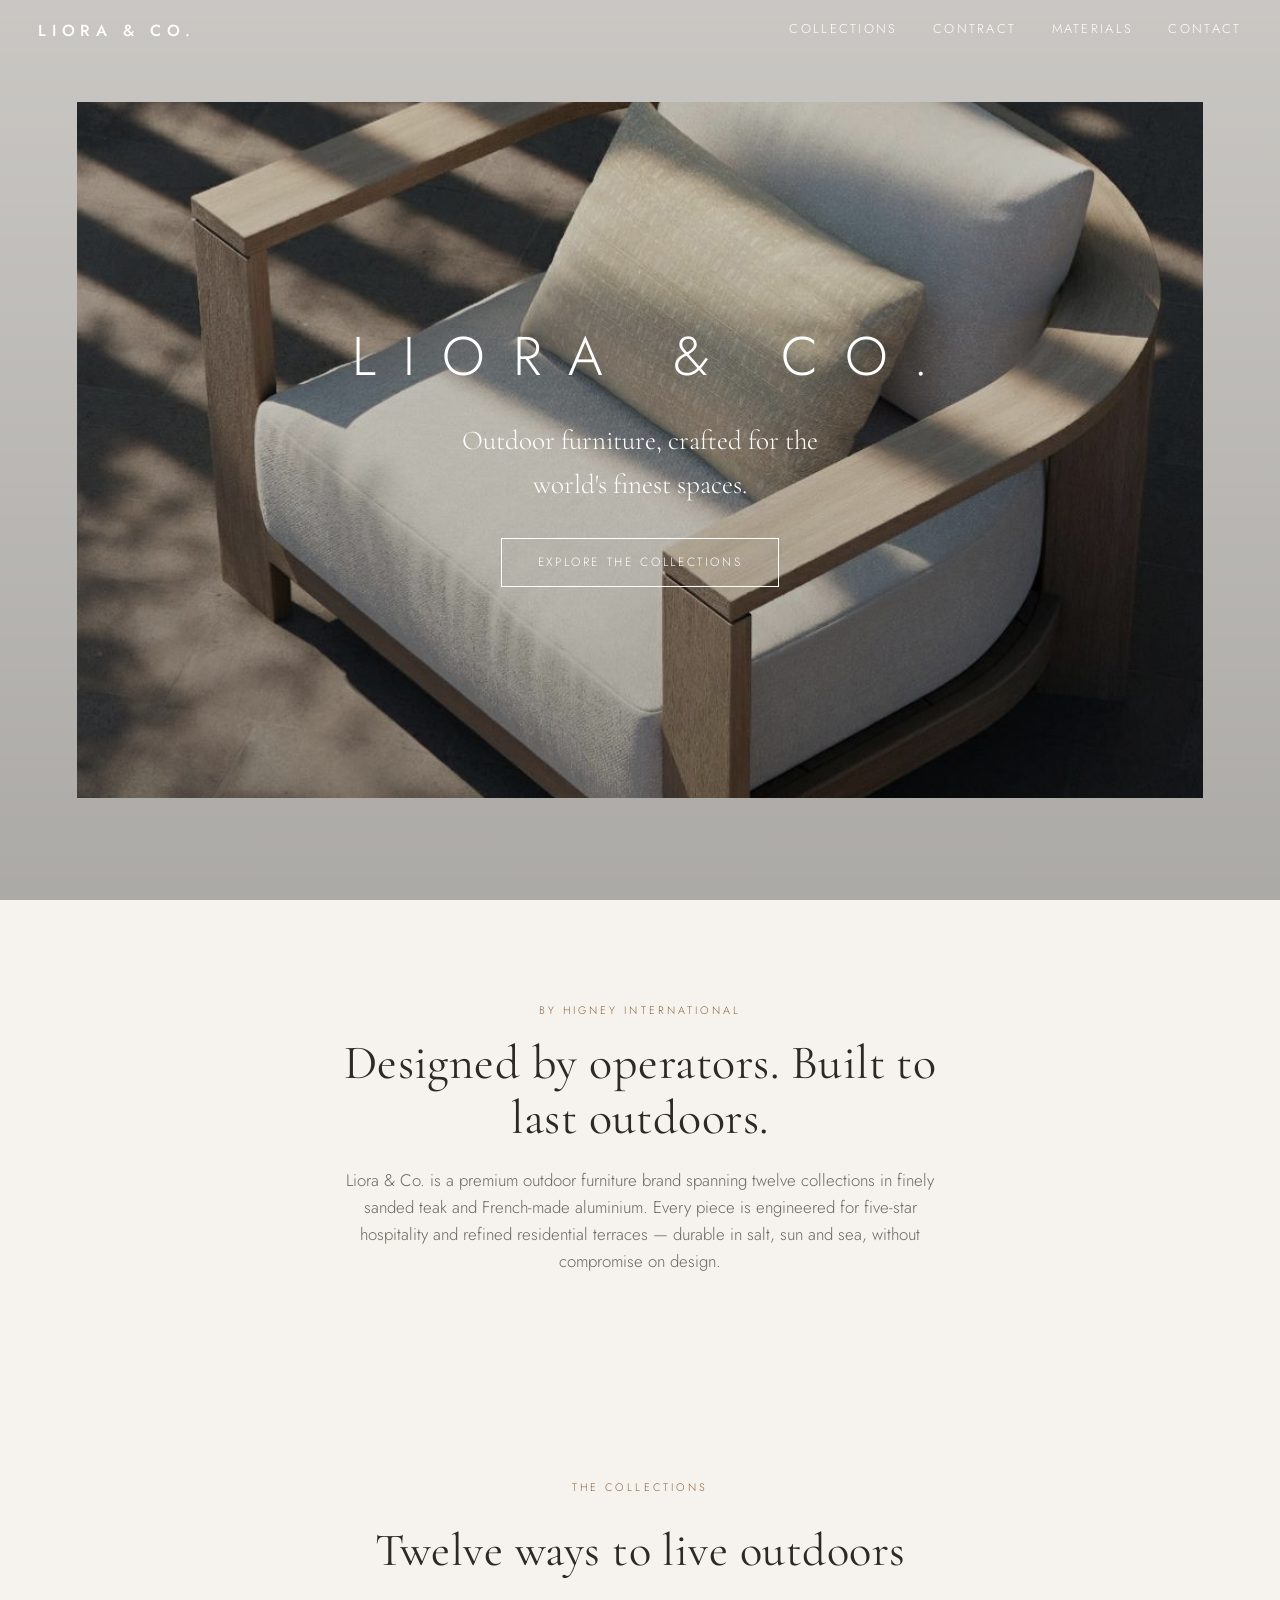
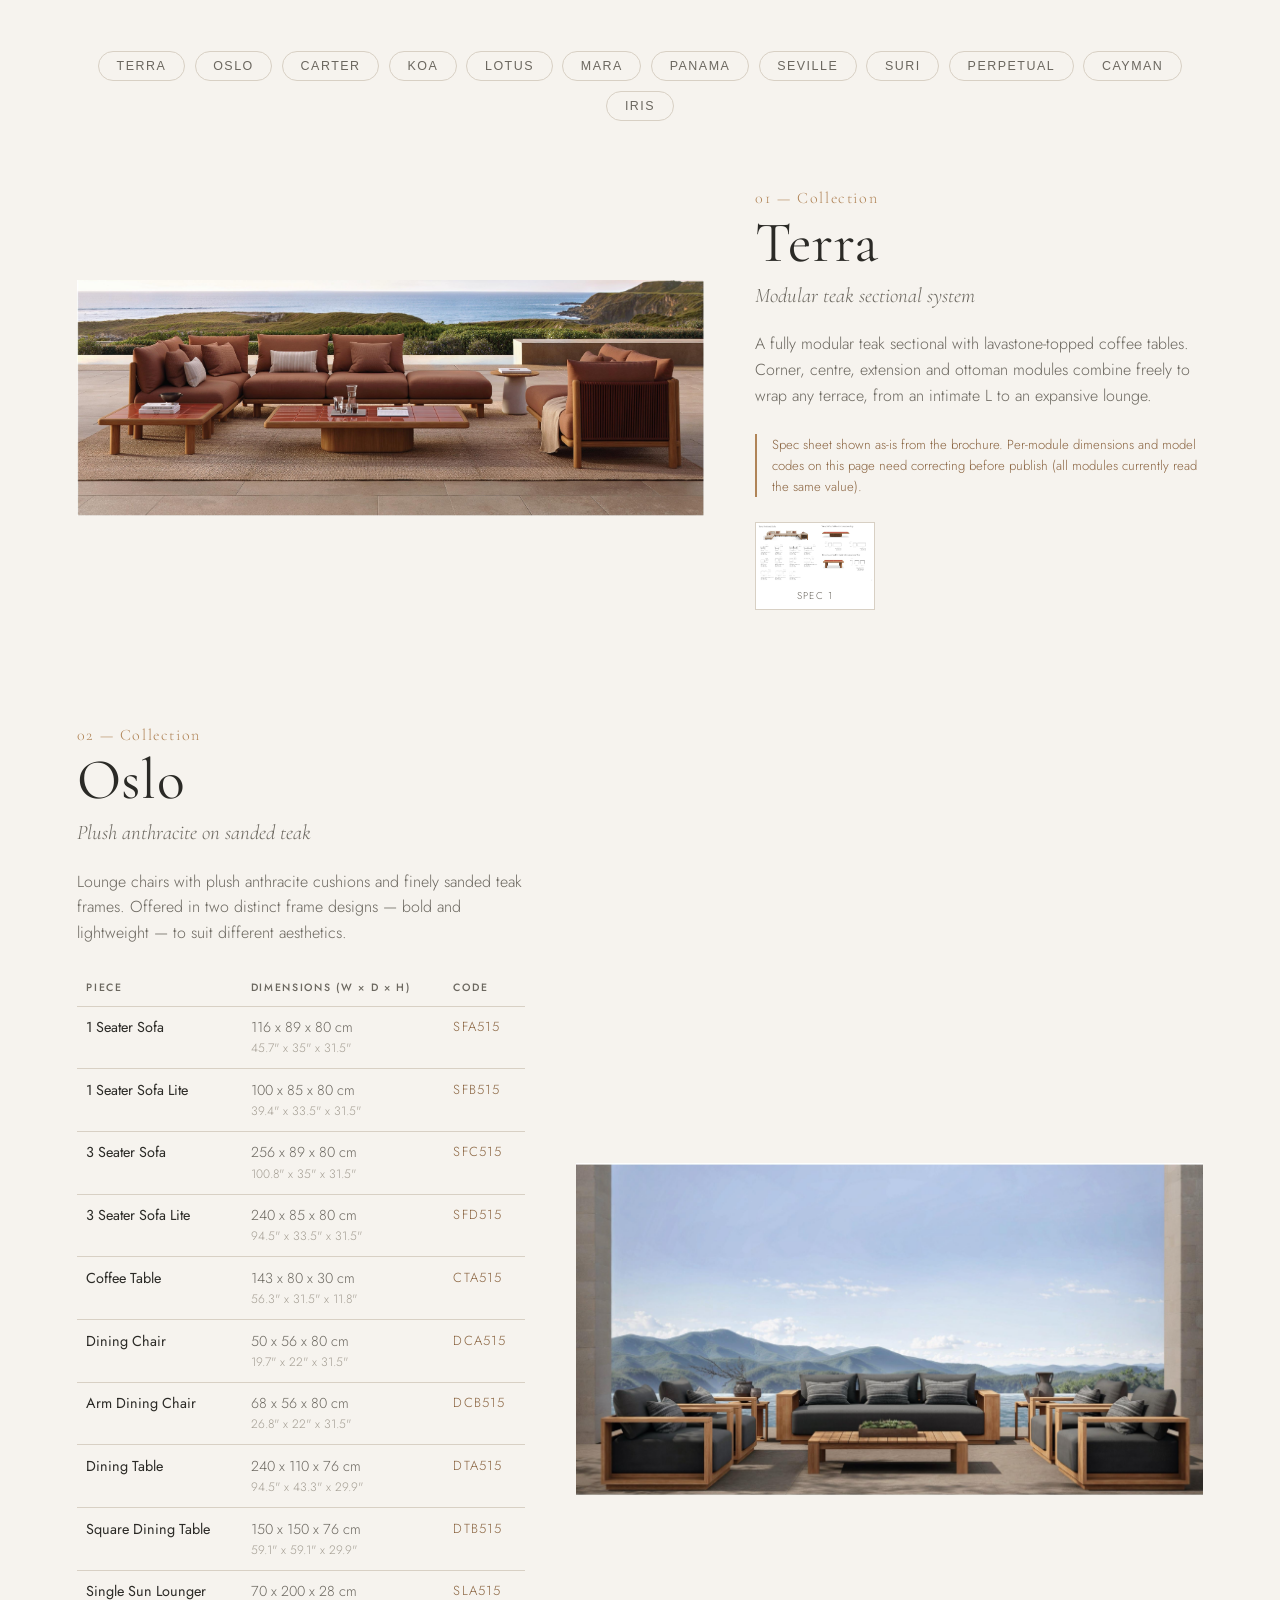
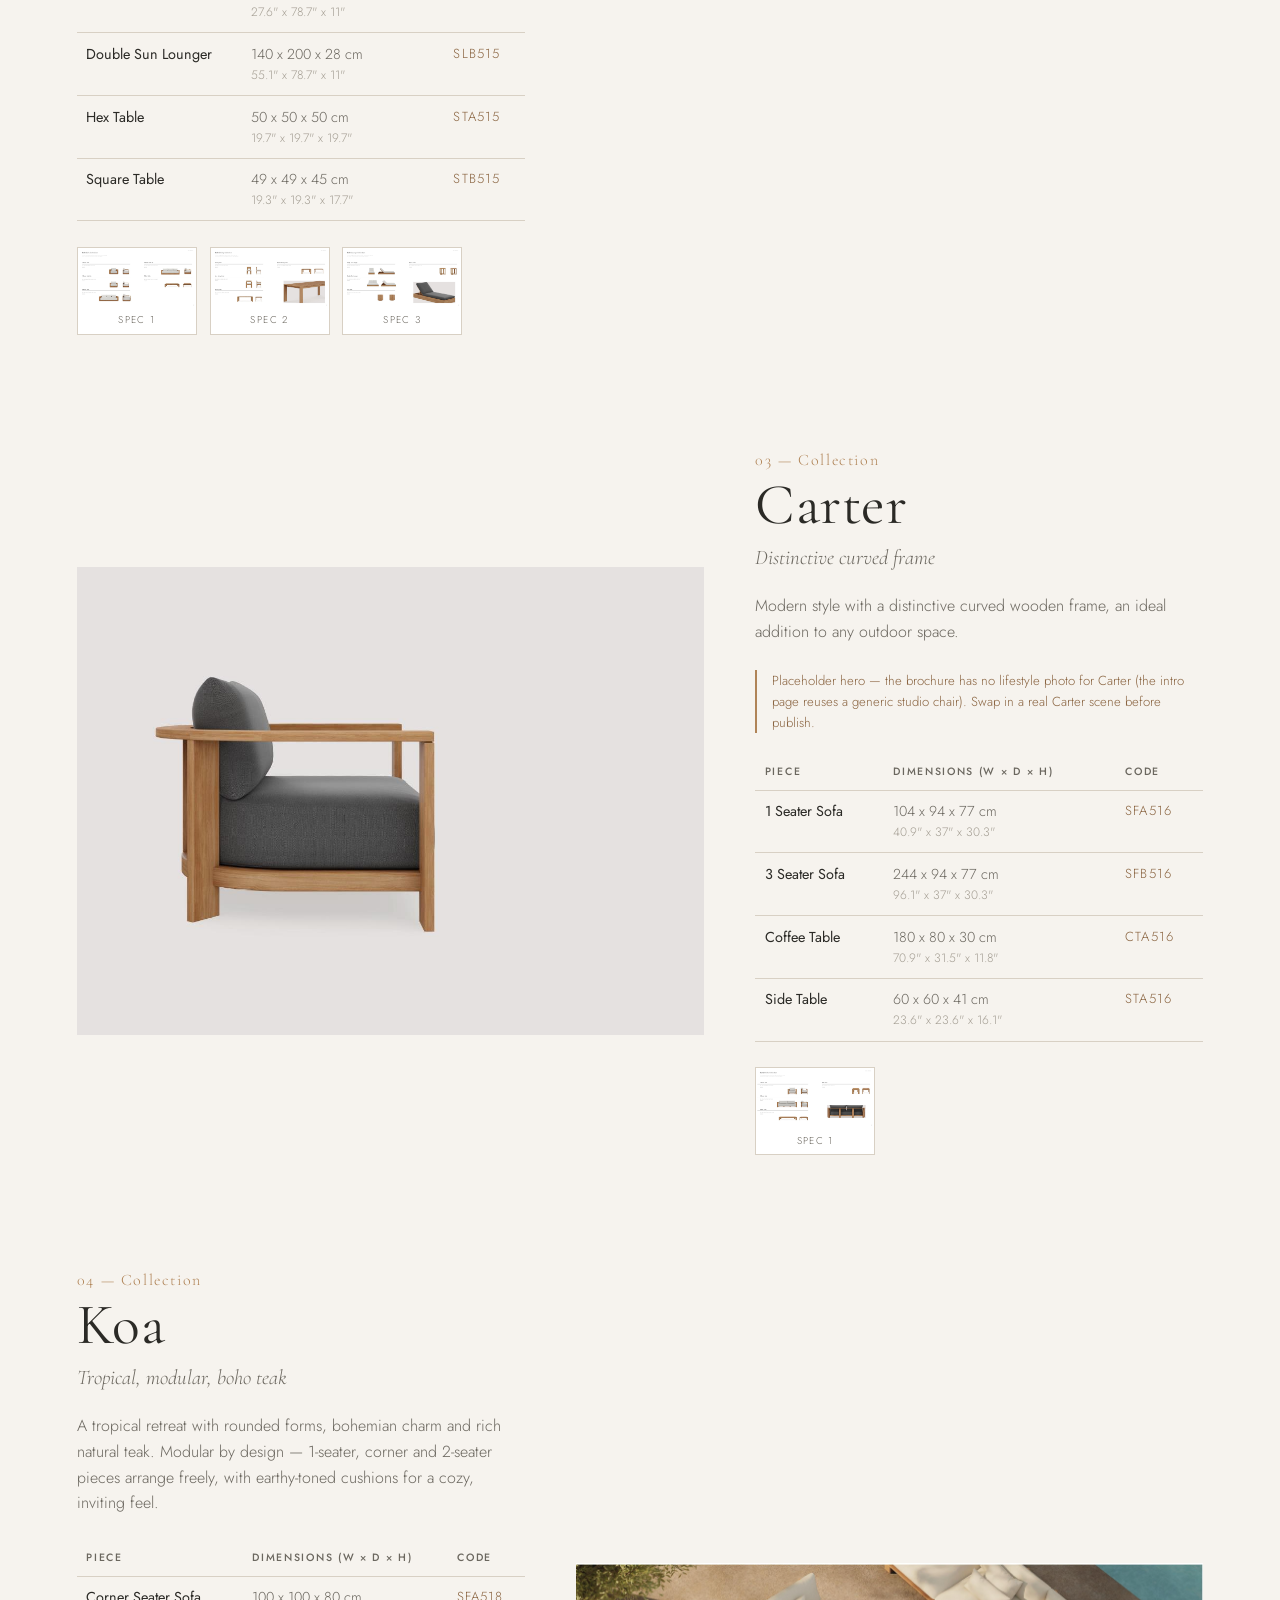
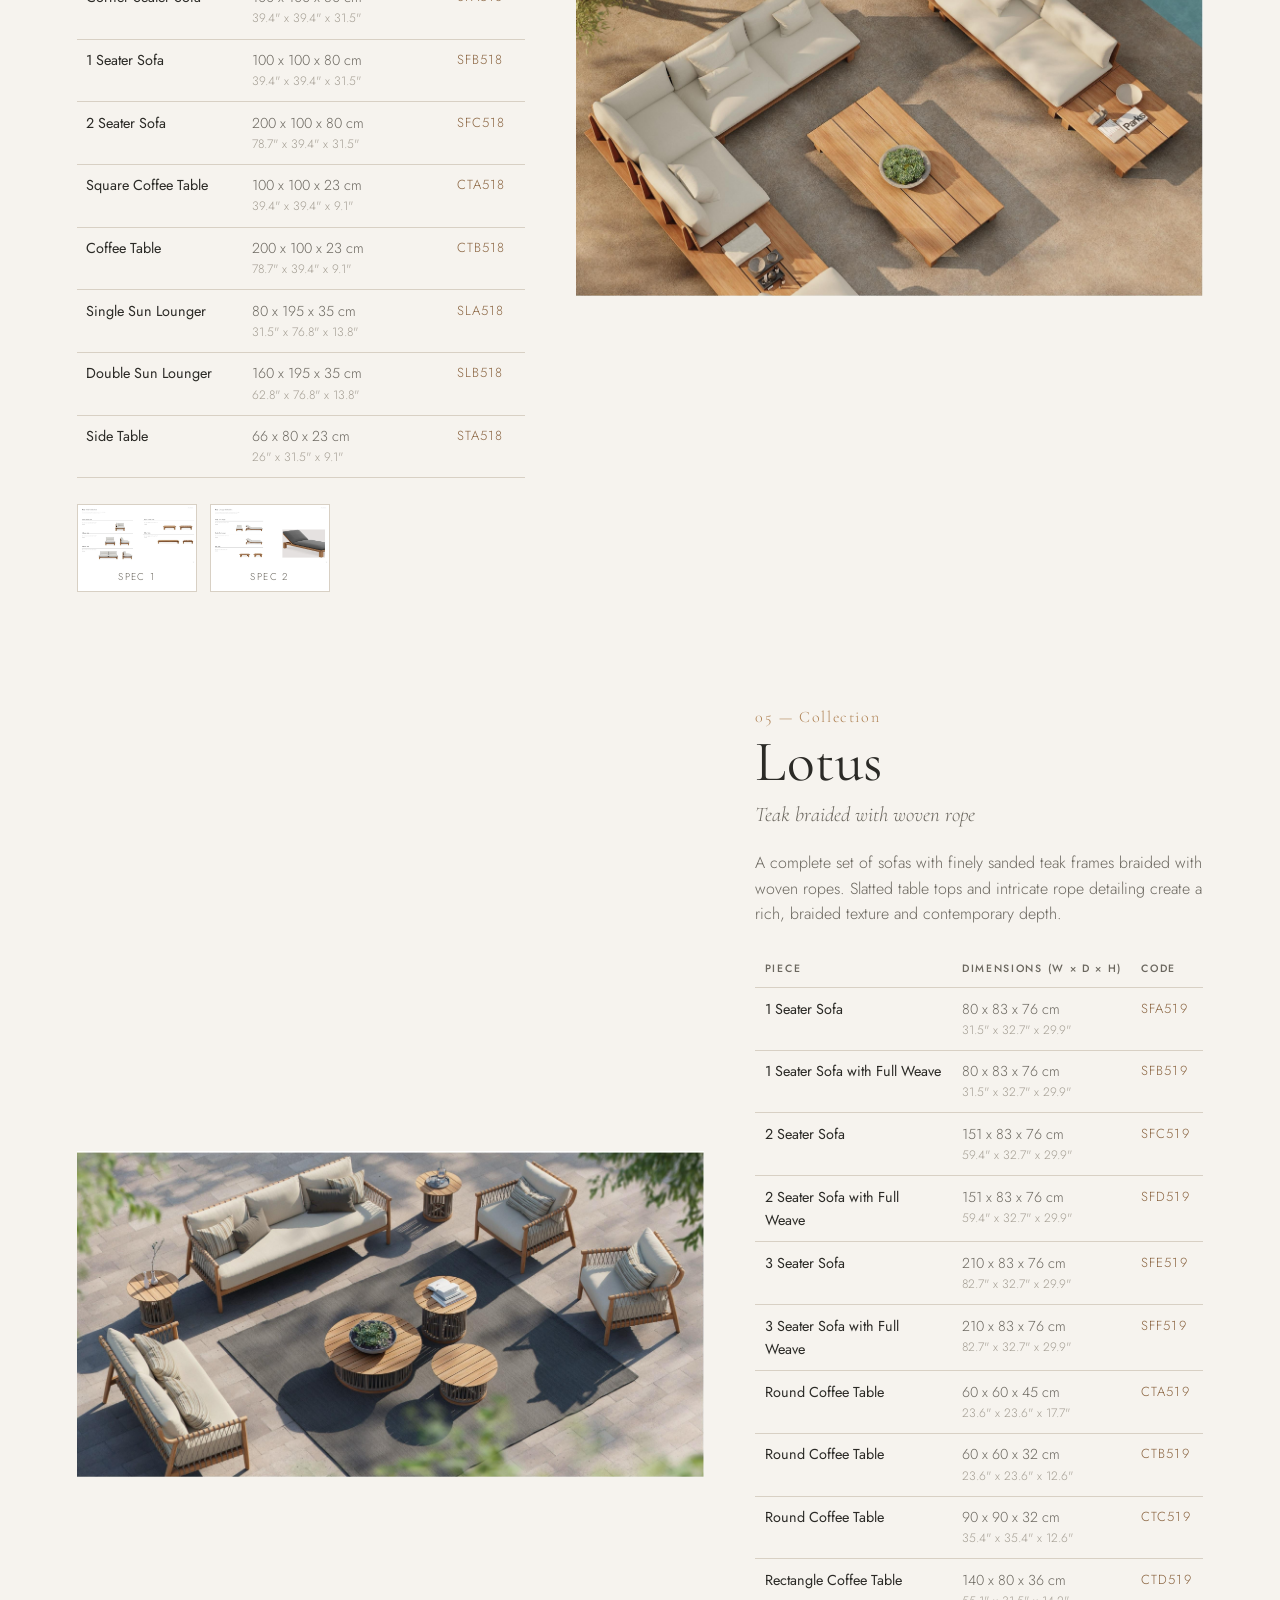
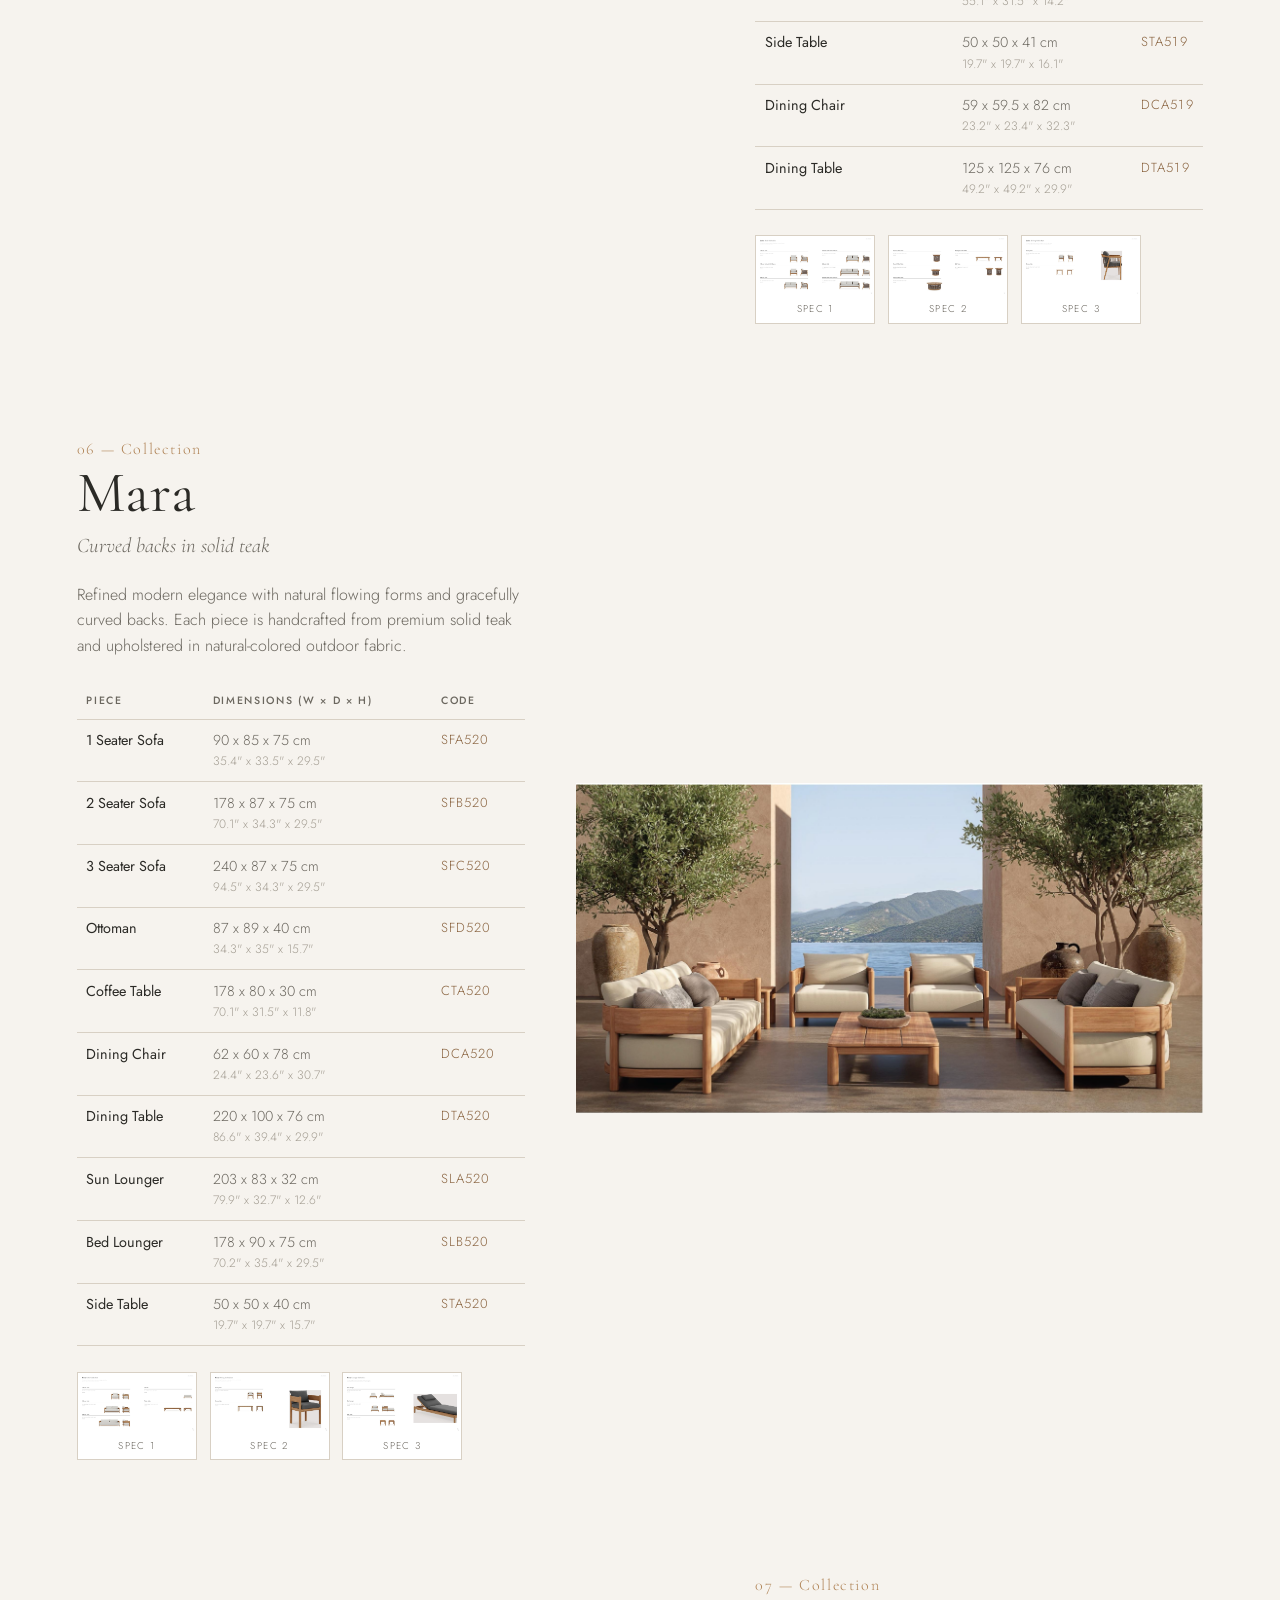
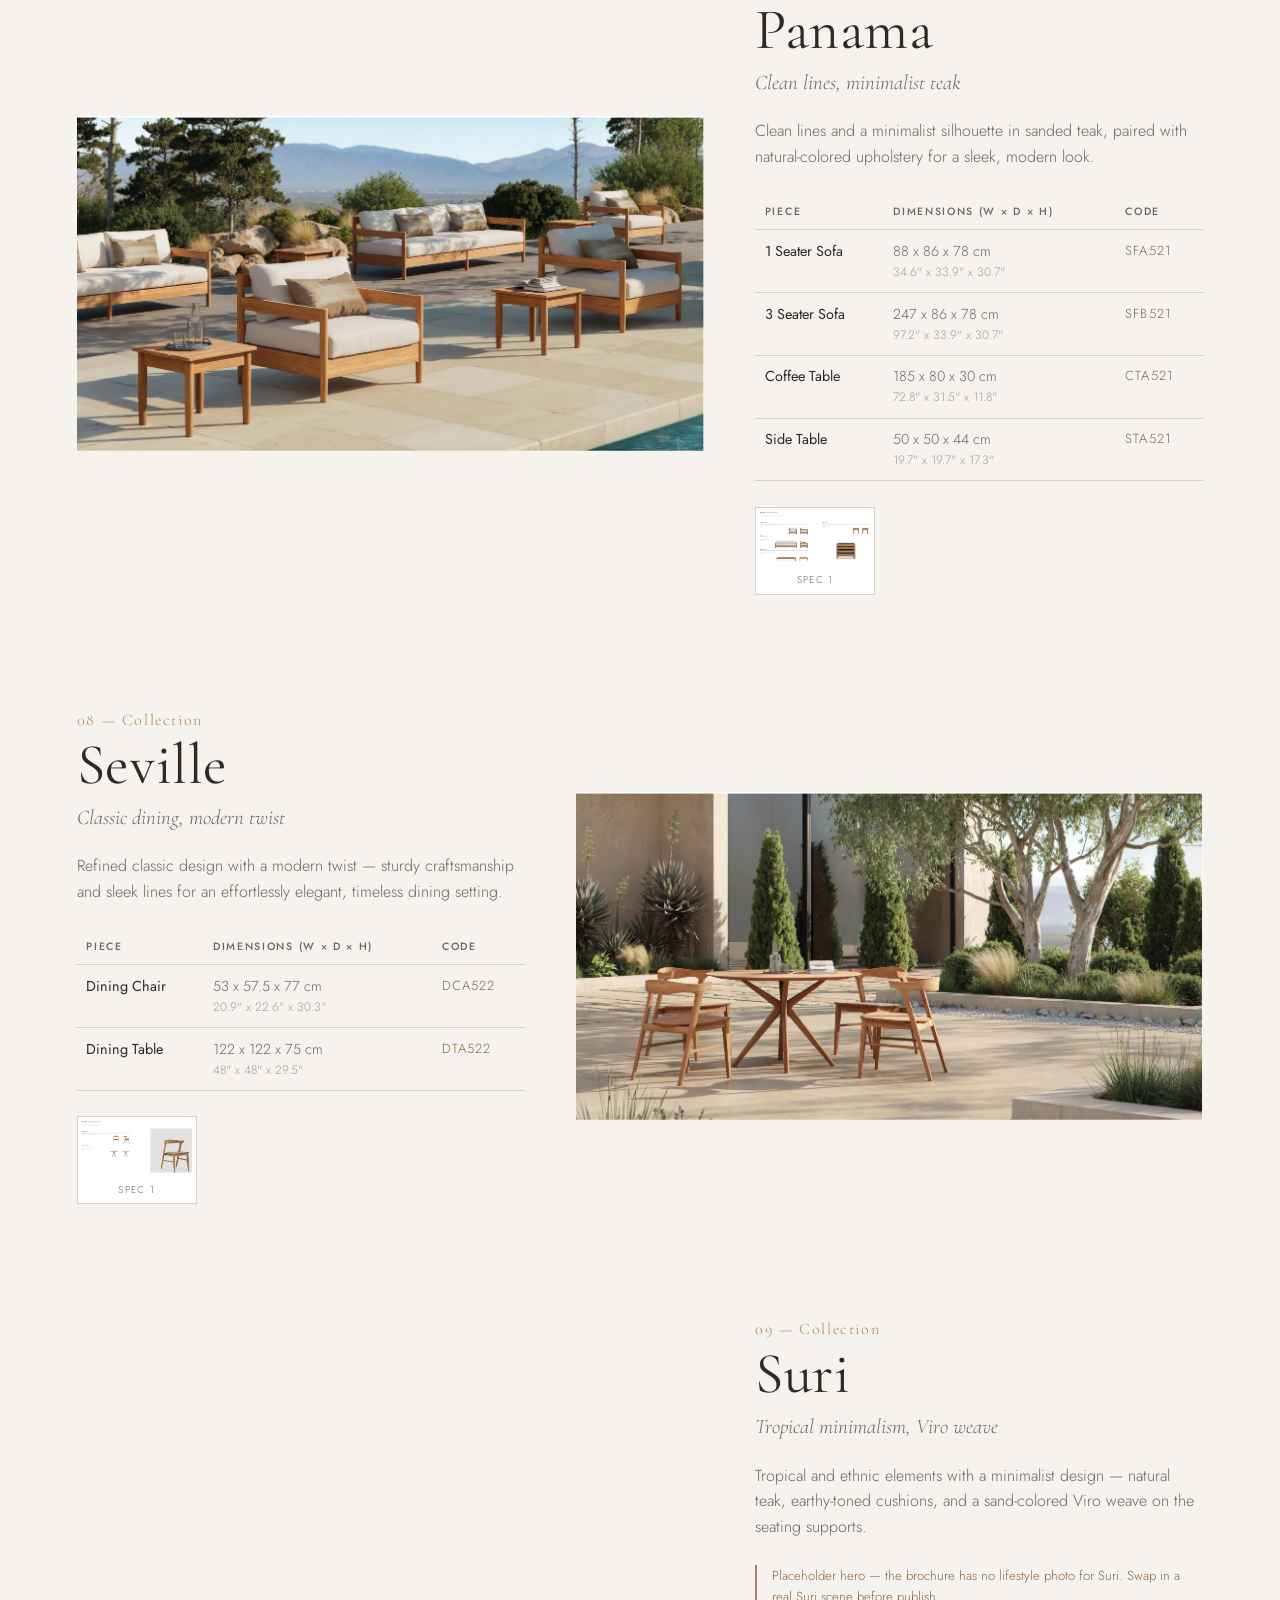
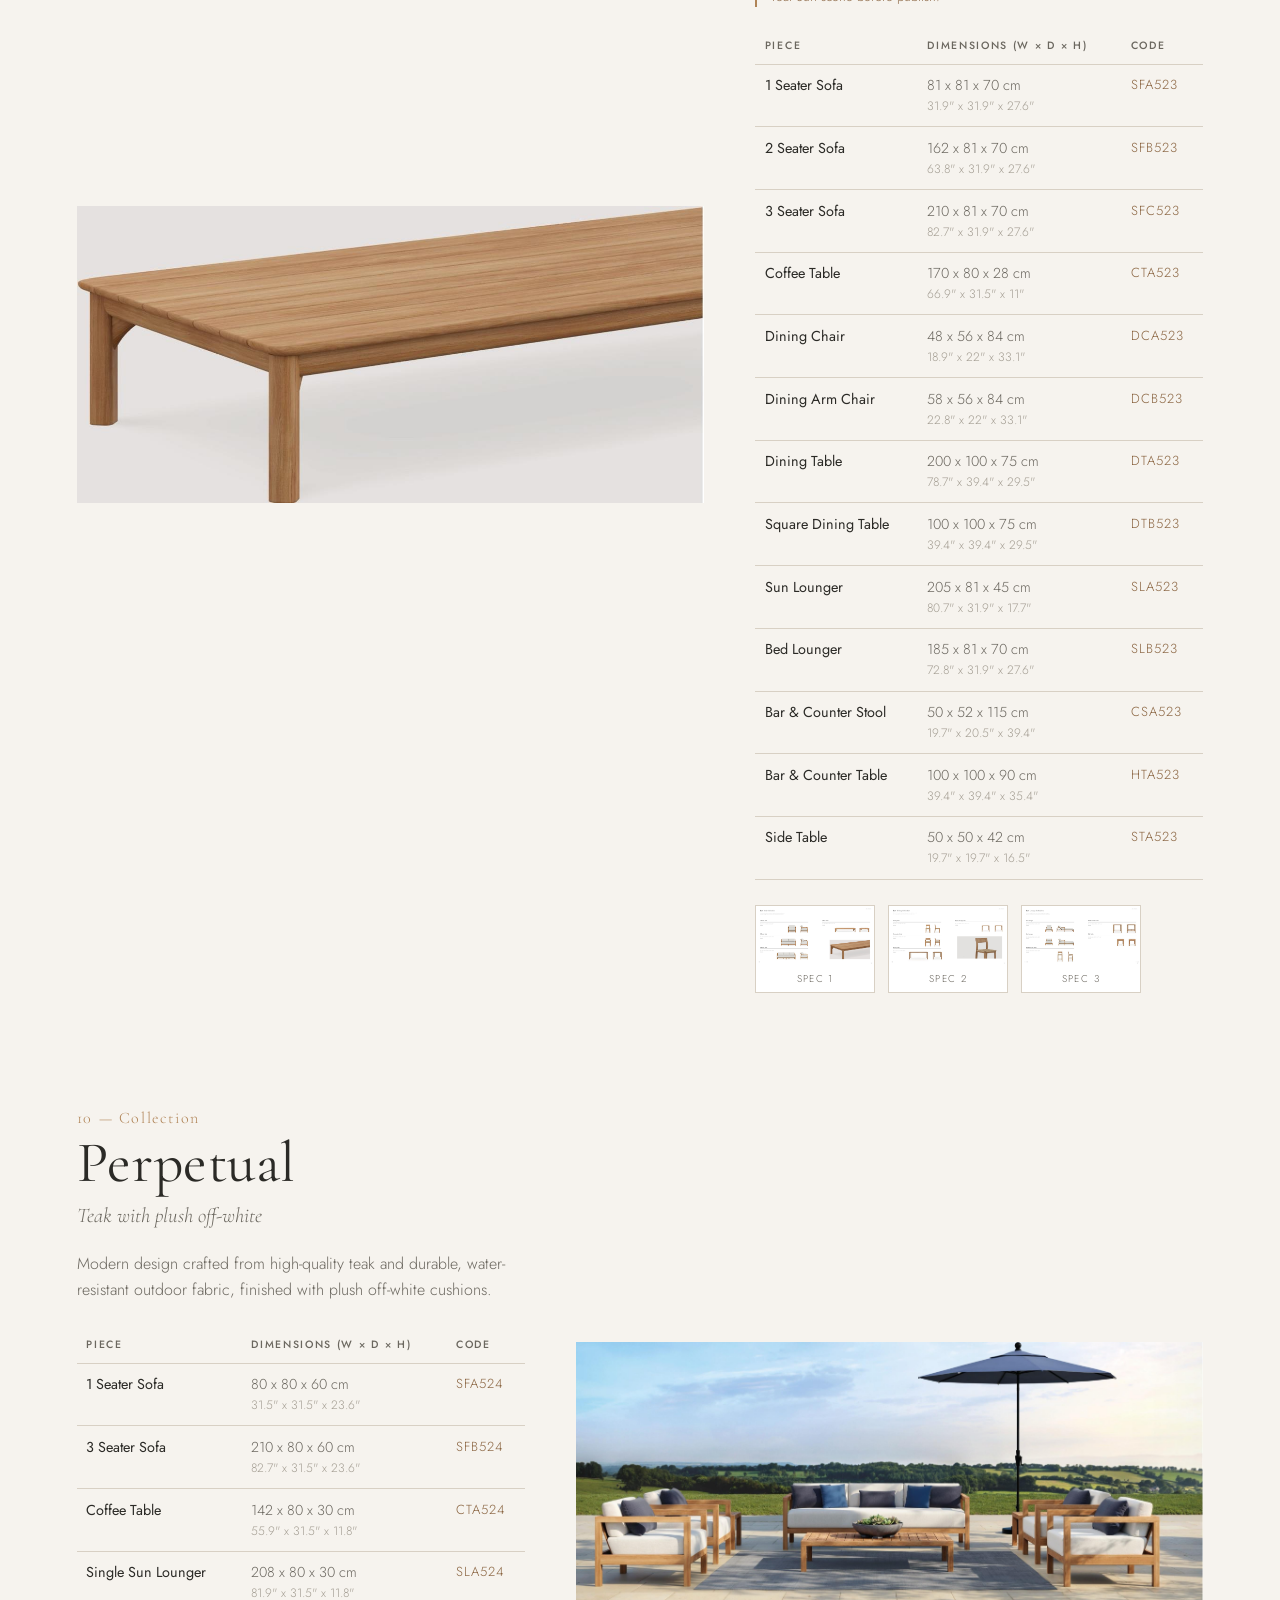
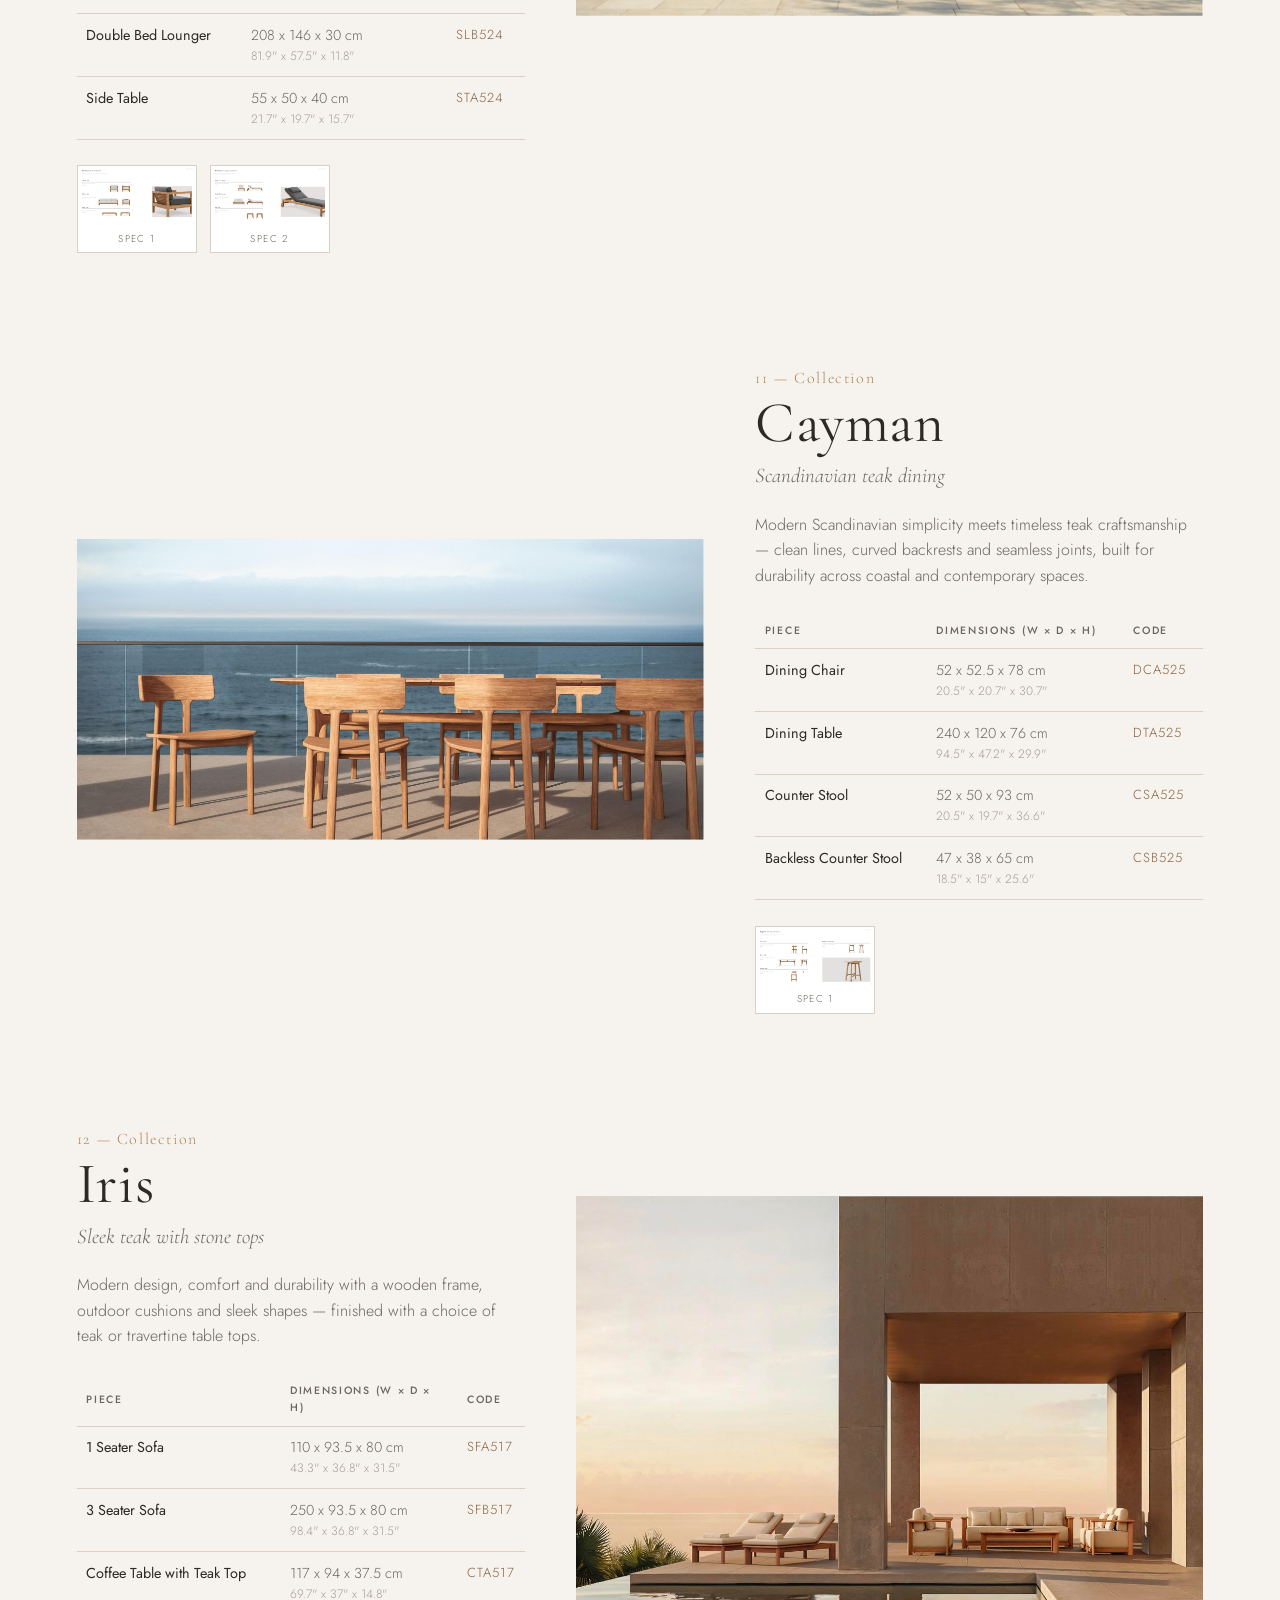
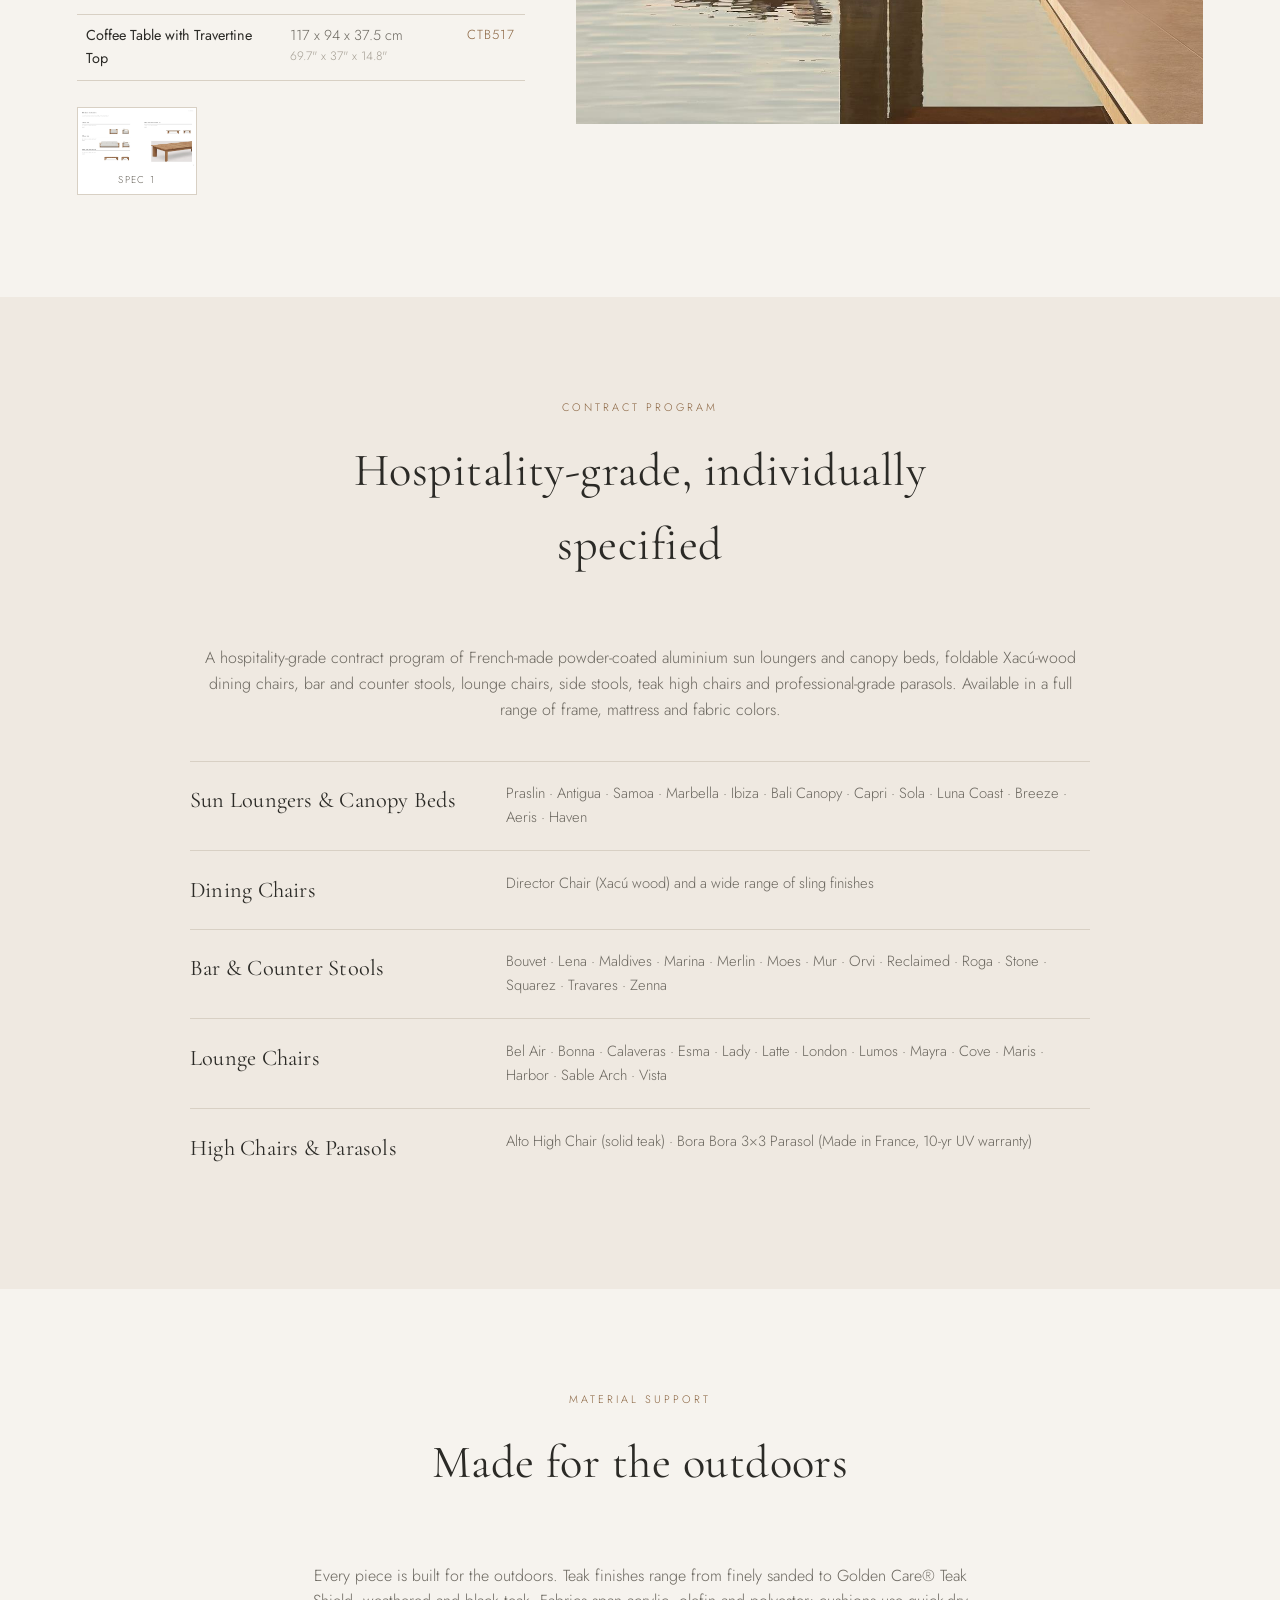
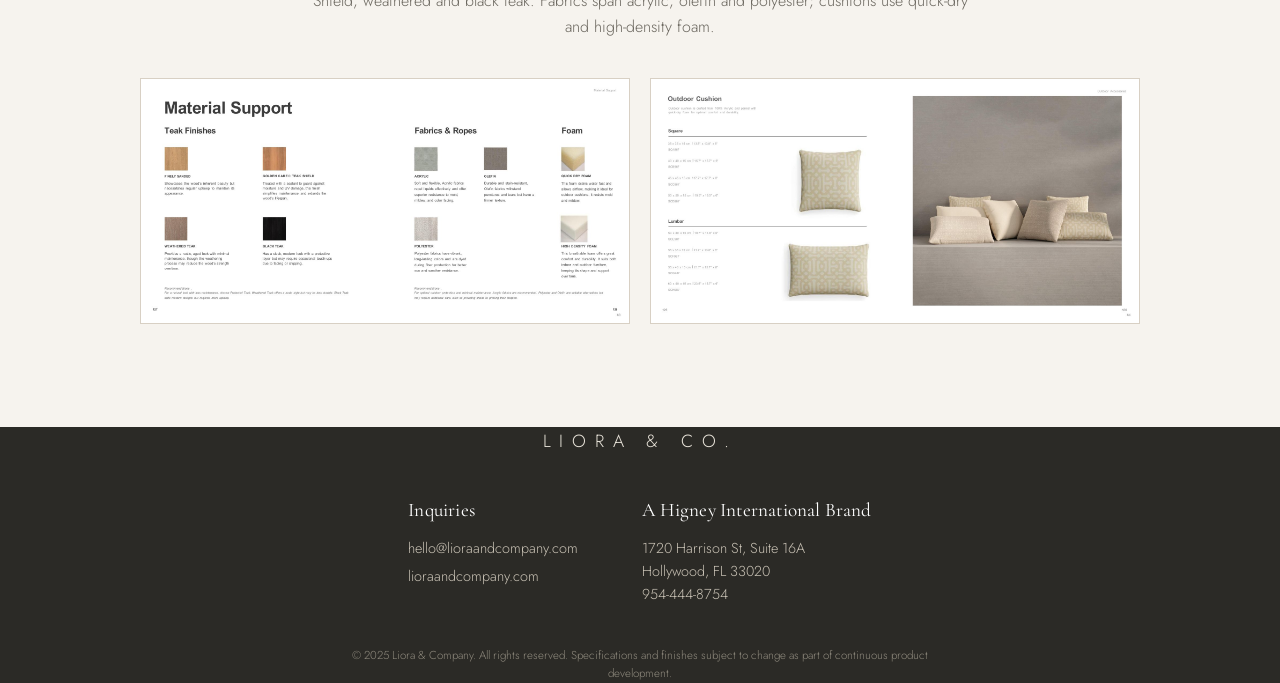
==== index.html @ 7654ebcc "Robust lightbox: class-based toggle, default hidden via CSS Co-Authored-By: Claude Opus 4.7 <noreply" ====
<!DOCTYPE html>
<html lang="en">
<head>
  <meta charset="UTF-8" />
  <meta name="viewport" content="width=device-width, initial-scale=1.0" />
  <title>Liora &amp; Co. — Outdoor Furniture Collections</title>
  <meta name="description" content="Liora & Co. crafts premium teak and aluminium outdoor furniture for five-star hospitality and residential spaces. Explore the collections." />
  <link rel="preconnect" href="https://fonts.googleapis.com" />
  <link rel="preconnect" href="https://fonts.gstatic.com" crossorigin />
  <link href="https://fonts.googleapis.com/css2?family=Cormorant+Garamond:wght@300;400;500;600&family=Jost:wght@300;400;500&display=swap" rel="stylesheet" />
  <link rel="stylesheet" href="style.css" />
</head>
<body>
  <header class="nav" id="nav">
    <a href="#top" class="wordmark">LIORA &amp; CO.</a>
    <button class="nav-toggle" aria-label="Menu" id="navToggle">☰</button>
    <nav class="nav-links" id="navLinks">
      <a href="#collections">Collections</a>
      <a href="#contract">Contract</a>
      <a href="#materials">Materials</a>
      <a href="#contact">Contact</a>
    </nav>
  </header>

  <section class="hero" id="top">
    <img class="hero-img" src="img/heroes/cover.jpg" alt="Liora & Co. outdoor lounge chair" />
    <div class="hero-overlay">
      <h1 class="hero-wordmark">LIORA &amp; CO.</h1>
      <p class="hero-tag">Outdoor furniture, crafted for the world's finest spaces.</p>
      <a href="#collections" class="btn">Explore the Collections</a>
    </div>
  </section>

  <section class="intro">
    <p class="eyebrow">By Higney International</p>
    <h2>Designed by operators. Built to last outdoors.</h2>
    <p class="intro-body">
      Liora &amp; Co. is a premium outdoor furniture brand spanning twelve collections
      in finely sanded teak and French-made aluminium. Every piece is engineered for
      five-star hospitality and refined residential terraces — durable in salt, sun and
      sea, without compromise on design.
    </p>
  </section>

  <section class="collections" id="collections">
    <div class="section-head">
      <p class="eyebrow">The Collections</p>
      <h2>Twelve ways to live outdoors</h2>
    </div>
    <div class="collection-index" id="collectionIndex"></div>
    <div id="collectionList"></div>
  </section>

  <section class="contract" id="contract">
    <div class="section-head">
      <p class="eyebrow">Contract Program</p>
      <h2>Hospitality-grade, individually specified</h2>
    </div>
    <div id="contractBlock" class="contract-block"></div>
  </section>

  <section class="materials" id="materials">
    <div class="section-head">
      <p class="eyebrow">Material Support</p>
      <h2>Made for the outdoors</h2>
    </div>
    <div id="materialsBlock" class="materials-block"></div>
  </section>

  <footer class="footer" id="contact">
    <div class="footer-mark">LIORA &amp; CO.</div>
    <div class="footer-cols">
      <div>
        <h4>Inquiries</h4>
        <a href="mailto:hello@lioraandcompany.com">hello@lioraandcompany.com</a>
        <a href="https://www.lioraandcompany.com" target="_blank" rel="noopener">lioraandcompany.com</a>
      </div>
      <div>
        <h4>A Higney International Brand</h4>
        <p>1720 Harrison St, Suite 16A<br />Hollywood, FL 33020<br />954-444-8754</p>
      </div>
    </div>
    <p class="footer-fine">© 2025 Liora &amp; Company. All rights reserved. Specifications and finishes subject to change as part of continuous product development.</p>
  </footer>

  <div class="lightbox" id="lightbox">
    <button class="lightbox-close" id="lightboxClose" aria-label="Close">×</button>
    <img id="lightboxImg" src="" alt="Specification sheet" />
  </div>

  <script src="data.js"></script>
  <script src="app.js"></script>
</body>
</html>
---- style.css ----
:root {
  --bg: #f6f3ee;
  --bg-alt: #efe9e1;
  --ink: #2b2a26;
  --ink-soft: #6b675f;
  --line: #d8d0c4;
  --teak: #b08457;
  --teak-dark: #8a6440;
  --serif: "Cormorant Garamond", Georgia, serif;
  --sans: "Jost", "Helvetica Neue", Arial, sans-serif;
}

* { box-sizing: border-box; margin: 0; padding: 0; }

html { scroll-behavior: smooth; }

body {
  background: var(--bg);
  color: var(--ink);
  font-family: var(--sans);
  font-weight: 300;
  line-height: 1.6;
  -webkit-font-smoothing: antialiased;
}

h1, h2, h3, h4 { font-family: var(--serif); font-weight: 400; letter-spacing: .01em; }

.eyebrow {
  font-family: var(--sans);
  text-transform: uppercase;
  letter-spacing: .28em;
  font-size: .68rem;
  color: var(--teak-dark);
  margin-bottom: 1rem;
}

a { color: inherit; text-decoration: none; }

/* ---------- Nav ---------- */
.nav {
  position: fixed; top: 0; left: 0; right: 0; z-index: 50;
  display: flex; align-items: center; justify-content: space-between;
  padding: 1.1rem 2.4rem;
  transition: background .4s ease, box-shadow .4s ease, color .4s ease;
  color: #fff;
}
.nav.scrolled {
  background: rgba(246,243,238,.96);
  color: var(--ink);
  box-shadow: 0 1px 0 var(--line);
  backdrop-filter: blur(8px);
}
.wordmark { font-family: var(--sans); font-weight: 500; letter-spacing: .35em; font-size: 1rem; }
.nav-links { display: flex; gap: 2.2rem; }
.nav-links a {
  font-size: .8rem; letter-spacing: .18em; text-transform: uppercase;
  position: relative; padding-bottom: 3px;
}
.nav-links a::after {
  content: ""; position: absolute; left: 0; bottom: 0; width: 0; height: 1px;
  background: currentColor; transition: width .3s ease;
}
.nav-links a:hover::after { width: 100%; }
.nav-toggle { display: none; background: none; border: 0; color: inherit; font-size: 1.4rem; cursor: pointer; }

/* ---------- Hero ---------- */
.hero { position: relative; height: 100vh; min-height: 560px; overflow: hidden; }
.hero-img { width: 100%; height: 100%; object-fit: cover; object-position: center; display: block; }
.hero-overlay {
  position: absolute; inset: 0;
  display: flex; flex-direction: column; align-items: center; justify-content: center;
  text-align: center; color: #fff; padding: 1.5rem;
  background: linear-gradient(180deg, rgba(0,0,0,.18), rgba(0,0,0,.30));
}
.hero-wordmark { font-family: var(--sans); font-weight: 300; letter-spacing: .5em; font-size: clamp(1.6rem, 5vw, 3.4rem); margin-left: .5em; }
.hero-tag { font-family: var(--serif); font-size: clamp(1.1rem, 2.6vw, 1.7rem); font-weight: 300; margin: 1.2rem 0 2rem; max-width: 30ch; }

.btn {
  display: inline-block; border: 1px solid currentColor;
  padding: .85rem 2.2rem; font-size: .75rem; letter-spacing: .22em; text-transform: uppercase;
  transition: background .3s ease, color .3s ease;
}
.btn:hover { background: #fff; color: var(--ink); }

/* ---------- Sections ---------- */
section { padding: clamp(3.5rem, 8vw, 7rem) clamp(1.4rem, 6vw, 6rem); }
.section-head { text-align: center; max-width: 720px; margin: 0 auto clamp(2.5rem,5vw,4rem); }
.section-head h2 { font-size: clamp(1.8rem, 4vw, 2.9rem); }

.intro { text-align: center; max-width: 760px; margin: 0 auto; }
.intro h2 { font-size: clamp(1.9rem, 4vw, 3rem); margin-bottom: 1.3rem; line-height: 1.15; }
.intro-body { color: var(--ink-soft); font-size: 1.05rem; }

/* ---------- Collection index chips ---------- */
.collection-index { display: flex; flex-wrap: wrap; gap: .6rem; justify-content: center; margin-bottom: clamp(2.5rem,5vw,4.5rem); }
.chip {
  border: 1px solid var(--line); border-radius: 100px;
  padding: .45rem 1.1rem; font-size: .78rem; letter-spacing: .12em; text-transform: uppercase;
  color: var(--ink-soft); cursor: pointer; transition: all .25s ease; background: transparent;
}
.chip:hover { border-color: var(--teak); color: var(--teak-dark); }

/* ---------- Collection blocks ---------- */
.collection { margin-bottom: clamp(4rem, 9vw, 7rem); scroll-margin-top: 90px; }
.collection:last-child { margin-bottom: 0; }
.collection-hero {
  display: grid; grid-template-columns: 1.4fr 1fr; gap: clamp(1.5rem,4vw,3.5rem); align-items: center;
}
.collection:nth-child(even) .collection-hero { grid-template-columns: 1fr 1.4fr; }
.collection:nth-child(even) .collection-figure { order: 2; }
.collection-figure { overflow: hidden; }
.collection-figure img { width: 100%; height: 100%; max-height: 70vh; object-fit: cover; display: block; transition: transform 1.2s ease; }
.collection-figure:hover img { transform: scale(1.04); }
.collection-copy .num { font-family: var(--serif); font-size: 1rem; color: var(--teak); letter-spacing: .1em; }
.collection-copy h3 { font-size: clamp(2.2rem, 5vw, 3.6rem); line-height: 1; margin: .2rem 0 .4rem; }
.collection-copy .tagline { font-family: var(--serif); font-style: italic; font-size: 1.3rem; color: var(--ink-soft); margin-bottom: 1.2rem; }
.collection-copy p.desc { color: var(--ink-soft); margin-bottom: 1.6rem; }
.collection-note { font-size: .82rem; color: var(--teak-dark); border-left: 2px solid var(--teak); padding-left: .9rem; margin-bottom: 1.4rem; }

/* products table */
.product-table { width: 100%; border-collapse: collapse; margin-top: .5rem; }
.product-table th { text-align: left; font-family: var(--sans); font-weight: 500; font-size: .66rem; letter-spacing: .16em; text-transform: uppercase; color: var(--ink-soft); padding: .55rem .6rem; border-bottom: 1px solid var(--line); }
.product-table td { padding: .6rem .6rem; border-bottom: 1px solid var(--line); font-size: .9rem; vertical-align: top; }
.product-table td.name { font-weight: 400; }
.product-table td.dim { color: var(--ink-soft); white-space: nowrap; }
.product-table td.code { font-family: var(--sans); letter-spacing: .08em; color: var(--teak-dark); font-size: .82rem; white-space: nowrap; }
.dim-in { display: block; font-size: .76rem; color: #a39d92; }

.spec-links { display: flex; flex-wrap: wrap; gap: .8rem; margin-top: 1.6rem; }
.spec-thumb { width: 120px; border: 1px solid var(--line); cursor: pointer; transition: border-color .25s ease; background: #fff; }
.spec-thumb img { width: 100%; display: block; }
.spec-thumb:hover { border-color: var(--teak); }
.spec-cap { font-size: .62rem; letter-spacing: .14em; text-transform: uppercase; color: var(--ink-soft); padding: .35rem .4rem; text-align: center; }

/* ---------- Contract ---------- */
.contract { background: var(--bg-alt); }
.contract-block { max-width: 900px; margin: 0 auto; }
.contract-block > p { text-align: center; color: var(--ink-soft); margin-bottom: 2.4rem; }
.contract-group { border-top: 1px solid var(--line); padding: 1.3rem 0; display: grid; grid-template-columns: 1fr 2fr; gap: 1.5rem; }
.contract-group h4 { font-size: 1.4rem; }
.contract-group p { color: var(--ink-soft); font-size: .92rem; }

/* ---------- Materials ---------- */
.materials-block { max-width: 1000px; margin: 0 auto; text-align: center; }
.materials-block > p { color: var(--ink-soft); max-width: 680px; margin: 0 auto 2.4rem; }
.materials-grid { display: grid; grid-template-columns: 1fr 1fr; gap: 1.2rem; }
.materials-grid img { width: 100%; border: 1px solid var(--line); cursor: pointer; background: #fff; }

/* ---------- Footer ---------- */
.footer { background: var(--ink); color: #e7e2d8; text-align: center; }
.footer-mark { font-family: var(--sans); letter-spacing: .5em; font-size: 1.1rem; margin-bottom: 2.5rem; }
.footer-cols { display: flex; gap: 4rem; justify-content: center; flex-wrap: wrap; margin-bottom: 2.5rem; text-align: left; }
.footer-cols h4 { font-size: 1.2rem; margin-bottom: .7rem; color: #fff; }
.footer-cols a { display: block; color: #c9c2b5; font-size: .9rem; margin-bottom: .3rem; }
.footer-cols a:hover { color: var(--teak); }
.footer-cols p { color: #c9c2b5; font-size: .9rem; }
.footer-fine { font-size: .72rem; color: #8f8a7e; max-width: 640px; margin: 0 auto; }

/* ---------- Lightbox ---------- */
.lightbox { position: fixed; inset: 0; z-index: 100; background: rgba(20,18,15,.92); display: none; align-items: center; justify-content: center; padding: 2rem; }
.lightbox.open { display: flex; }
.lightbox img { max-width: 95vw; max-height: 92vh; box-shadow: 0 10px 60px rgba(0,0,0,.5); background: #fff; }
.lightbox-close { position: absolute; top: 1.2rem; right: 1.8rem; background: none; border: 0; color: #fff; font-size: 2.4rem; cursor: pointer; line-height: 1; }

/* ---------- Responsive ---------- */
@media (max-width: 820px) {
  .nav { padding: 1rem 1.4rem; }
  .nav-toggle { display: block; }
  .nav-links {
    position: absolute; top: 100%; right: 0; left: 0; flex-direction: column; gap: 0;
    background: rgba(246,243,238,.98); color: var(--ink); padding: 0; max-height: 0; overflow: hidden; transition: max-height .35s ease;
  }
  .nav-links.open { max-height: 320px; }
  .nav-links a { color: var(--ink); padding: 1rem 1.6rem; border-bottom: 1px solid var(--line); }
  .collection-hero, .collection:nth-child(even) .collection-hero { grid-template-columns: 1fr; }
  .collection:nth-child(even) .collection-figure { order: 0; }
  .contract-group { grid-template-columns: 1fr; gap: .4rem; }
  .materials-grid { grid-template-columns: 1fr; }
}
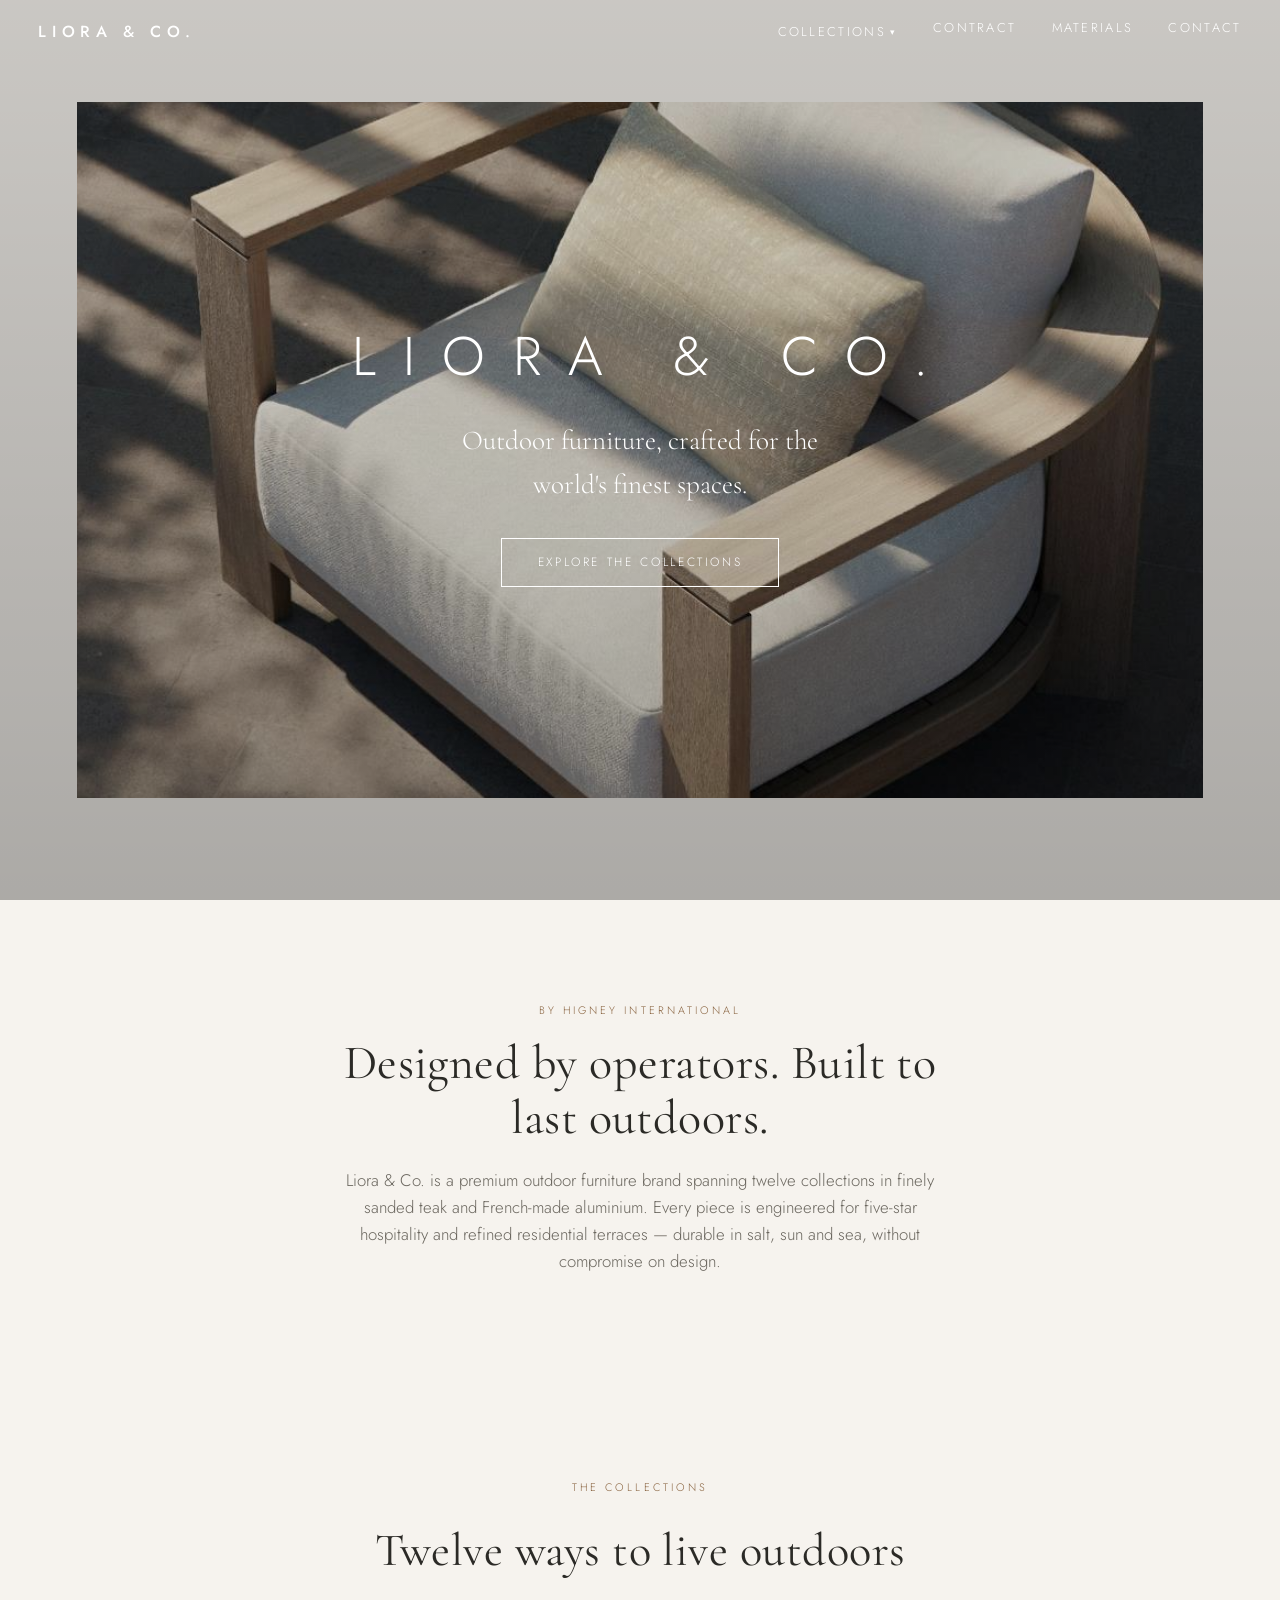
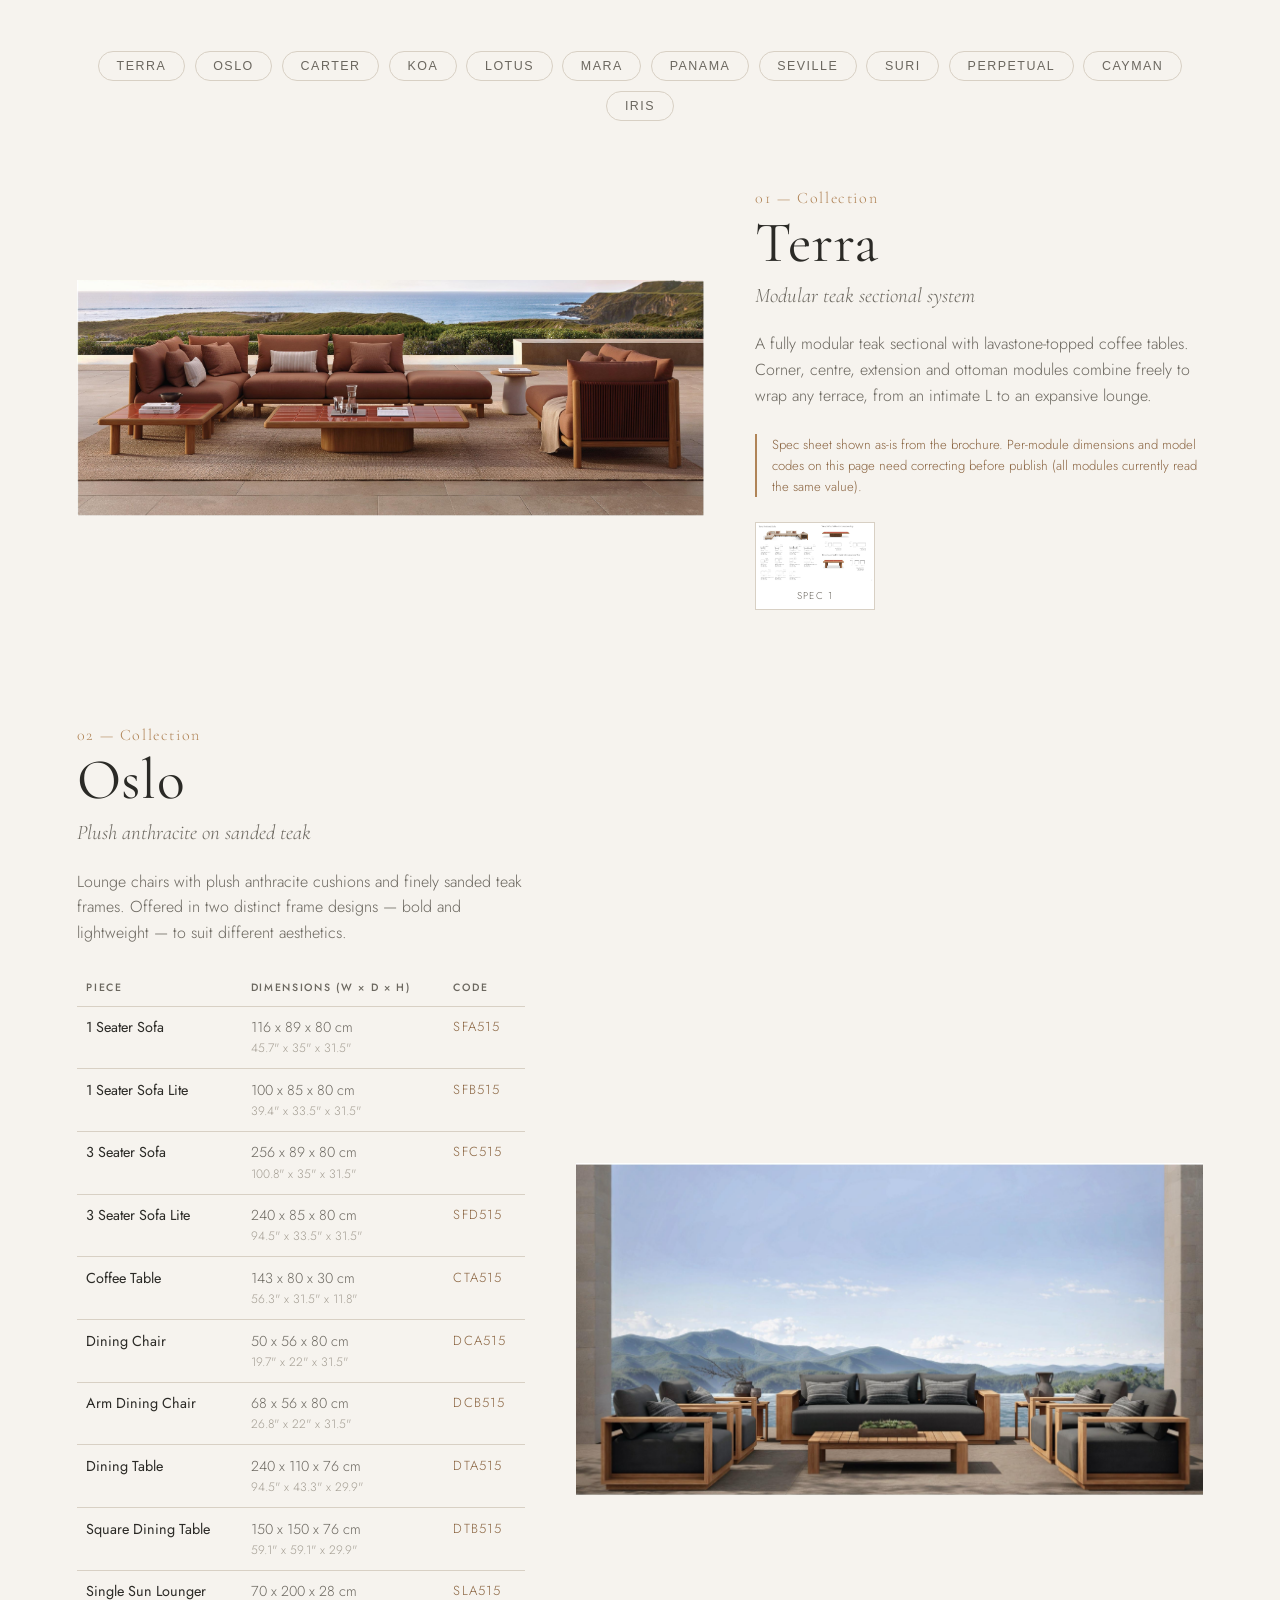
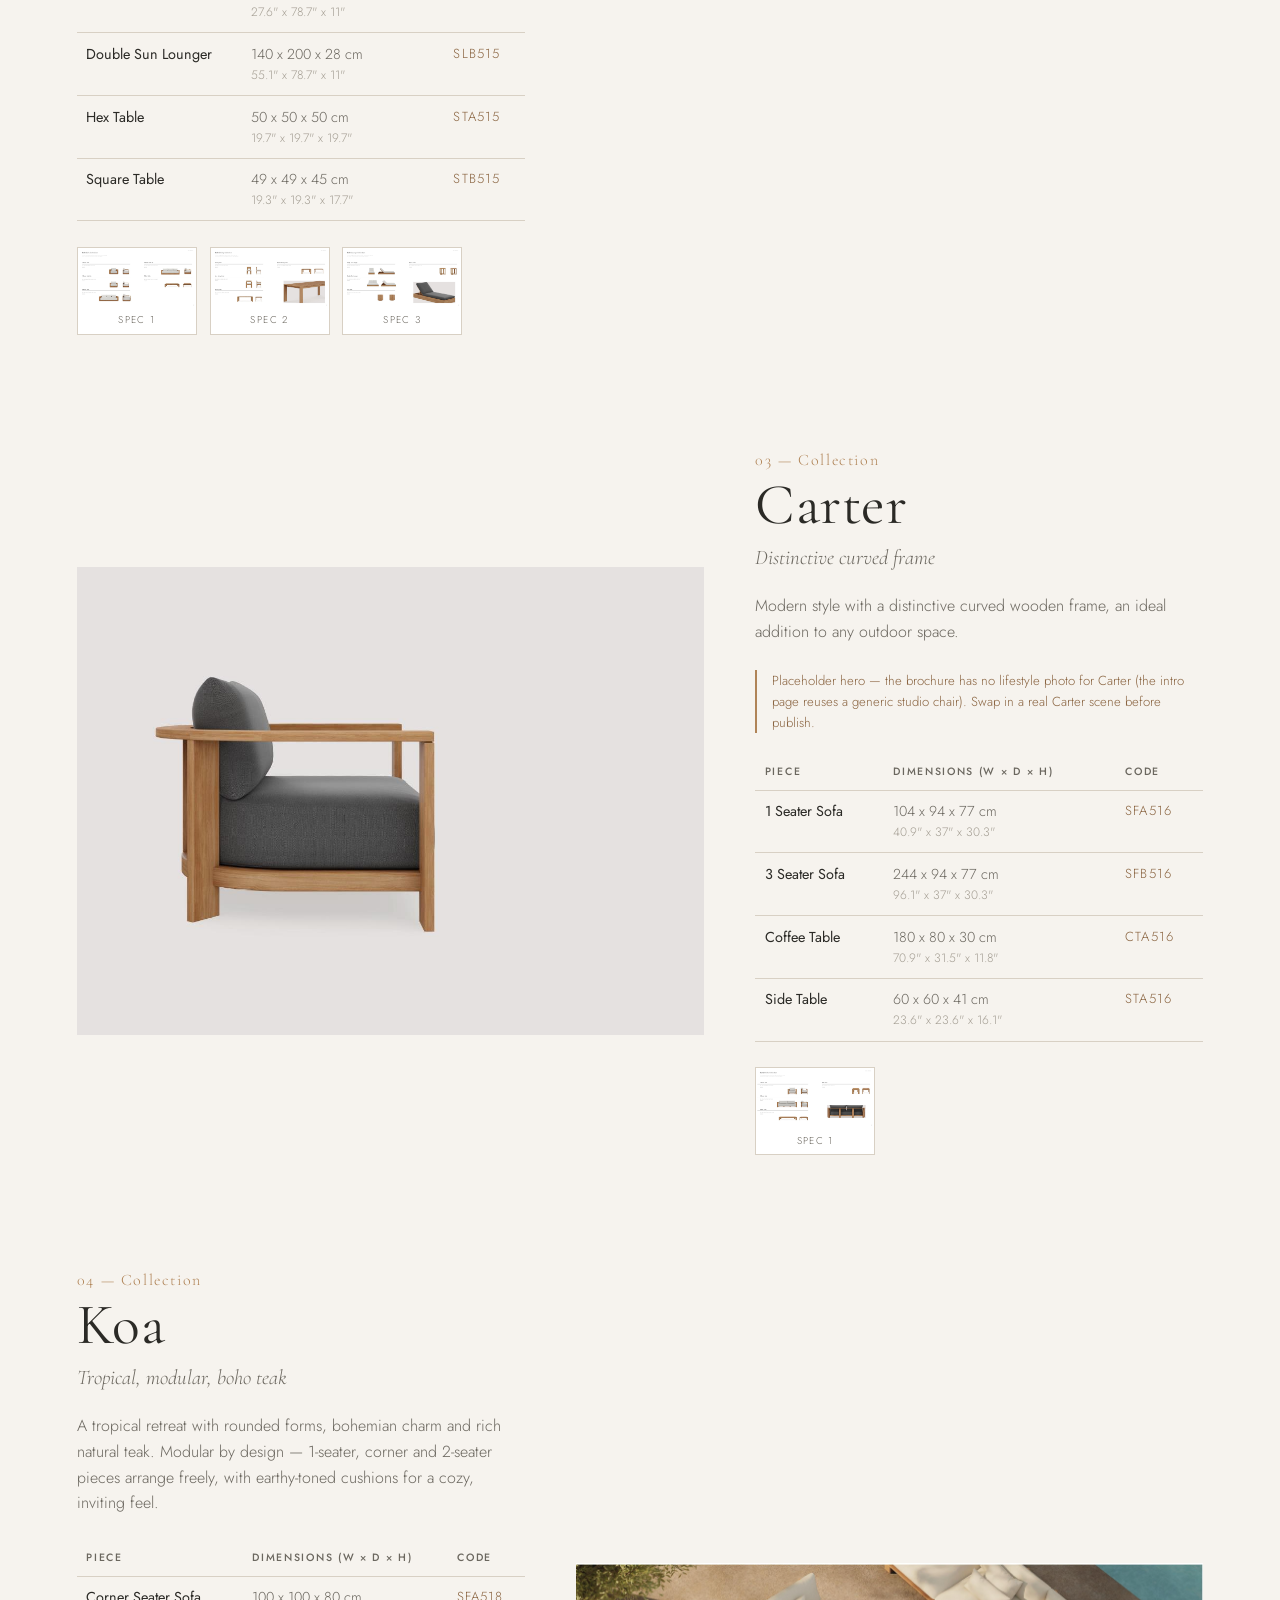
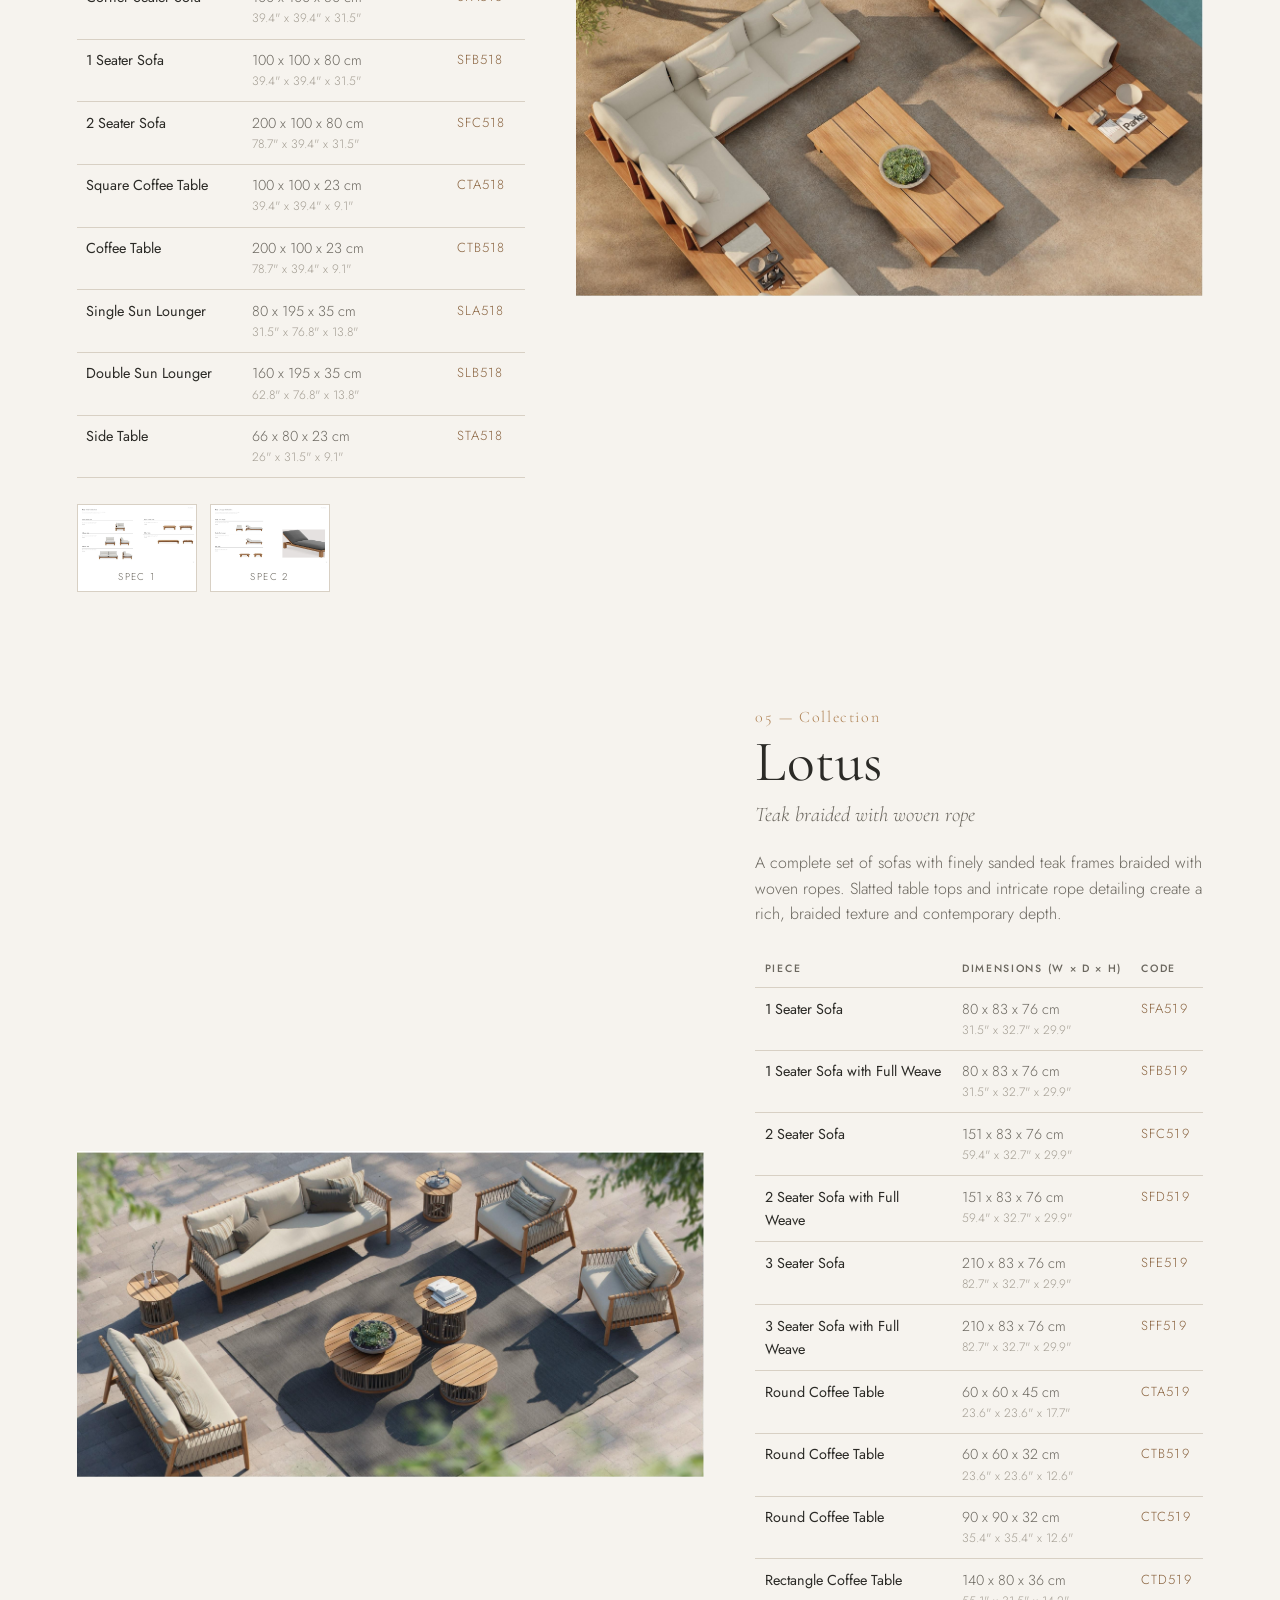
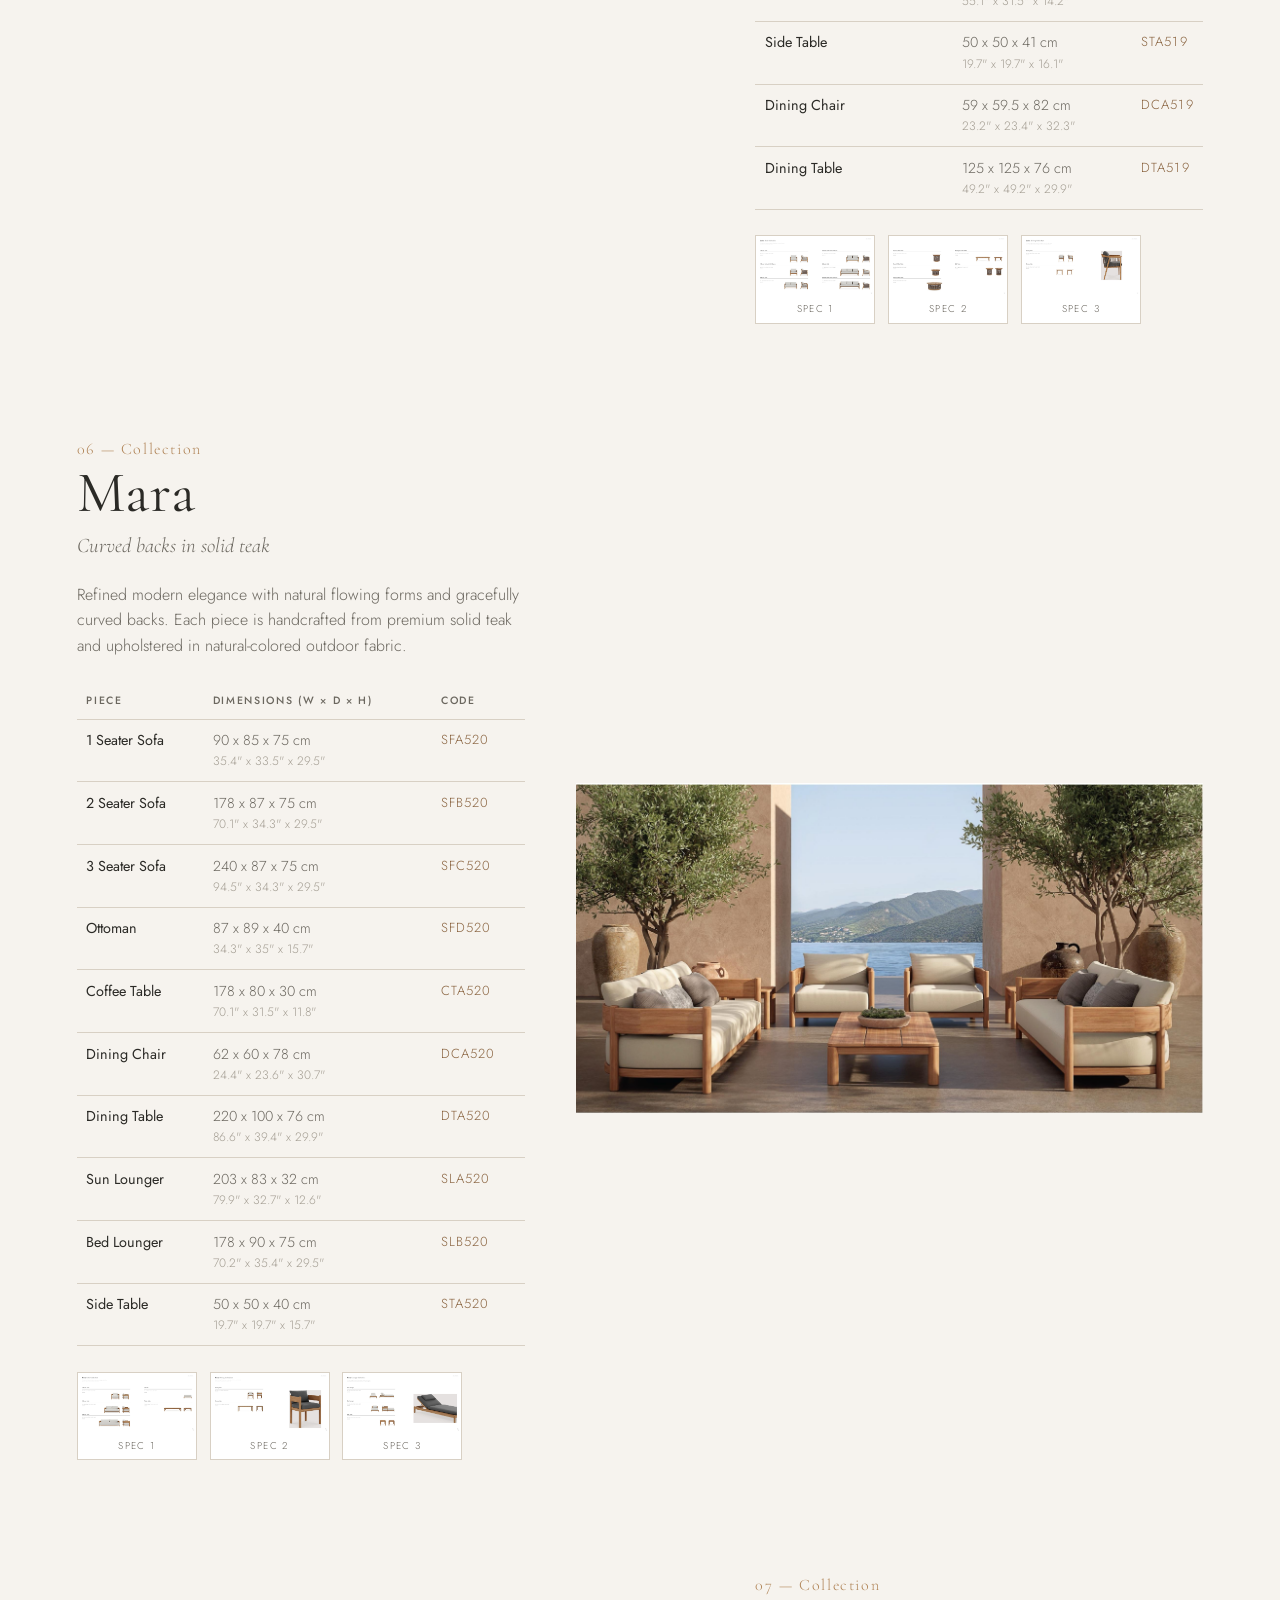
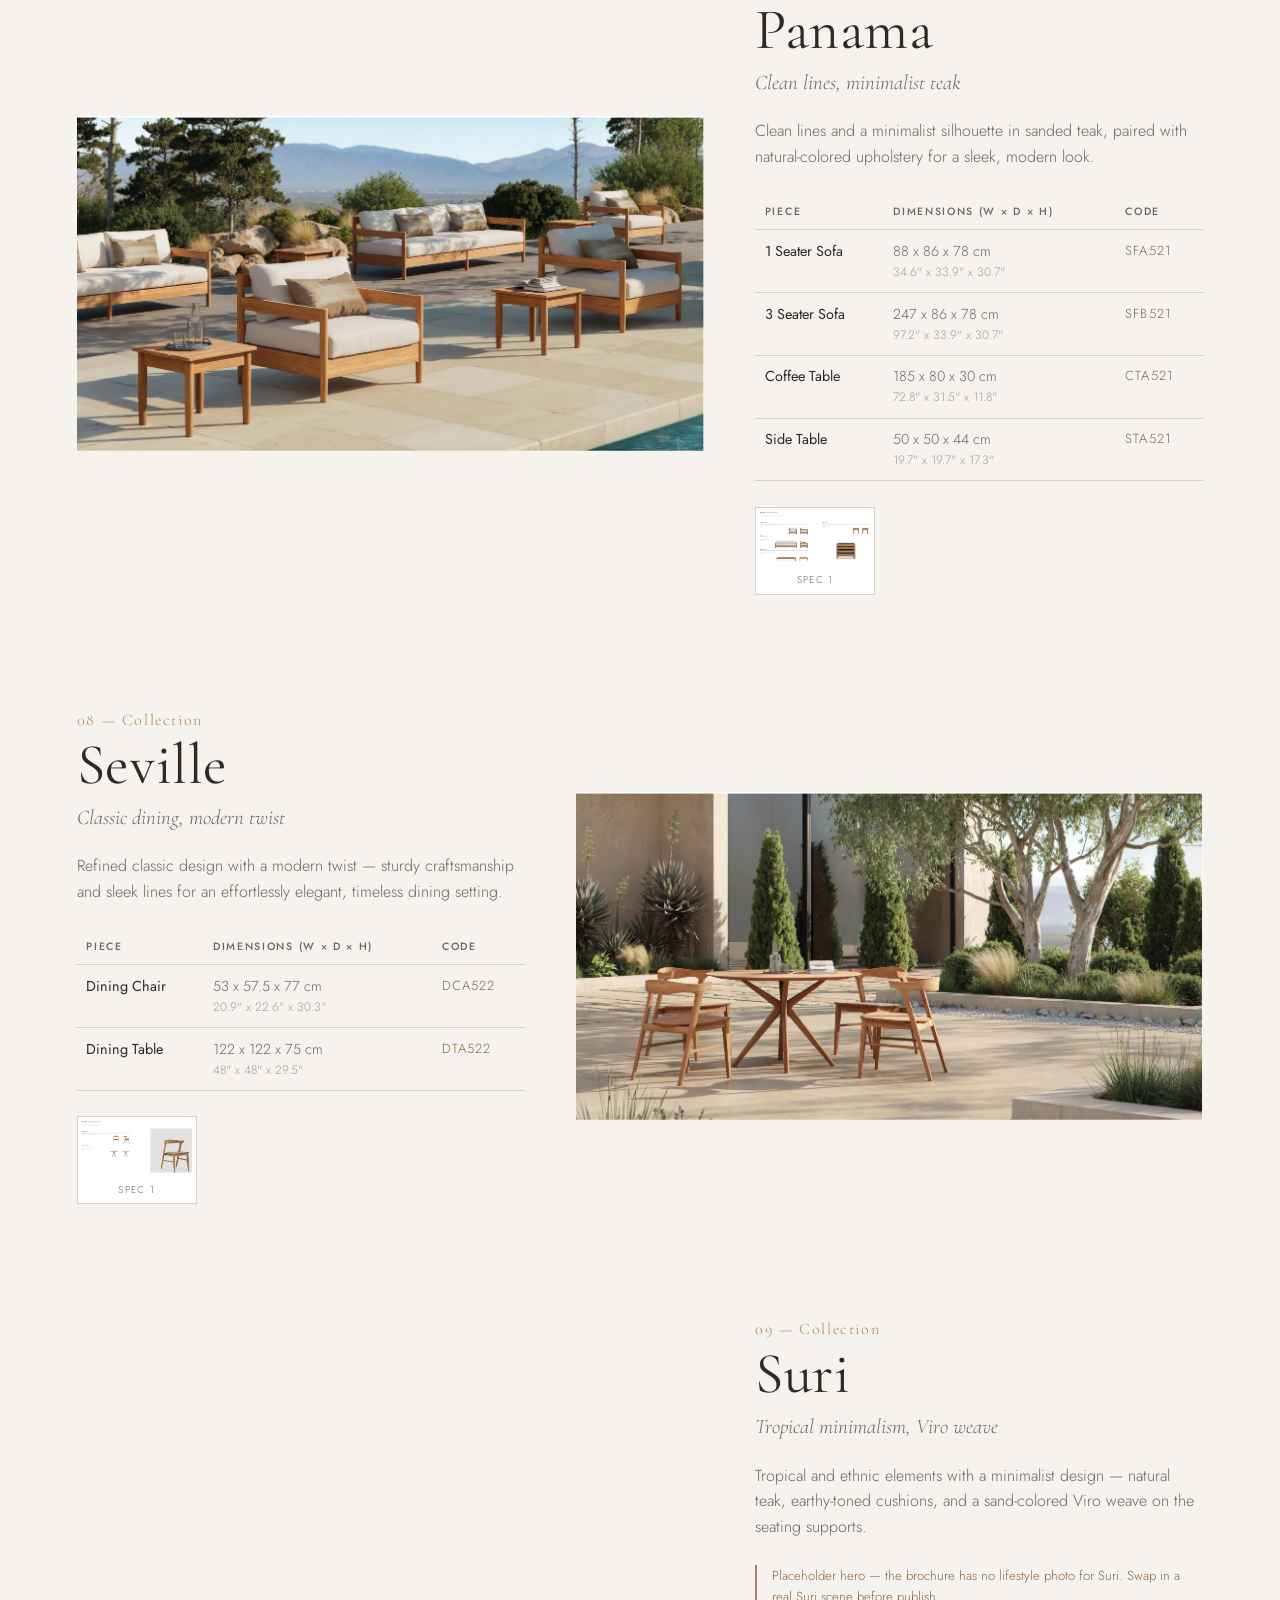
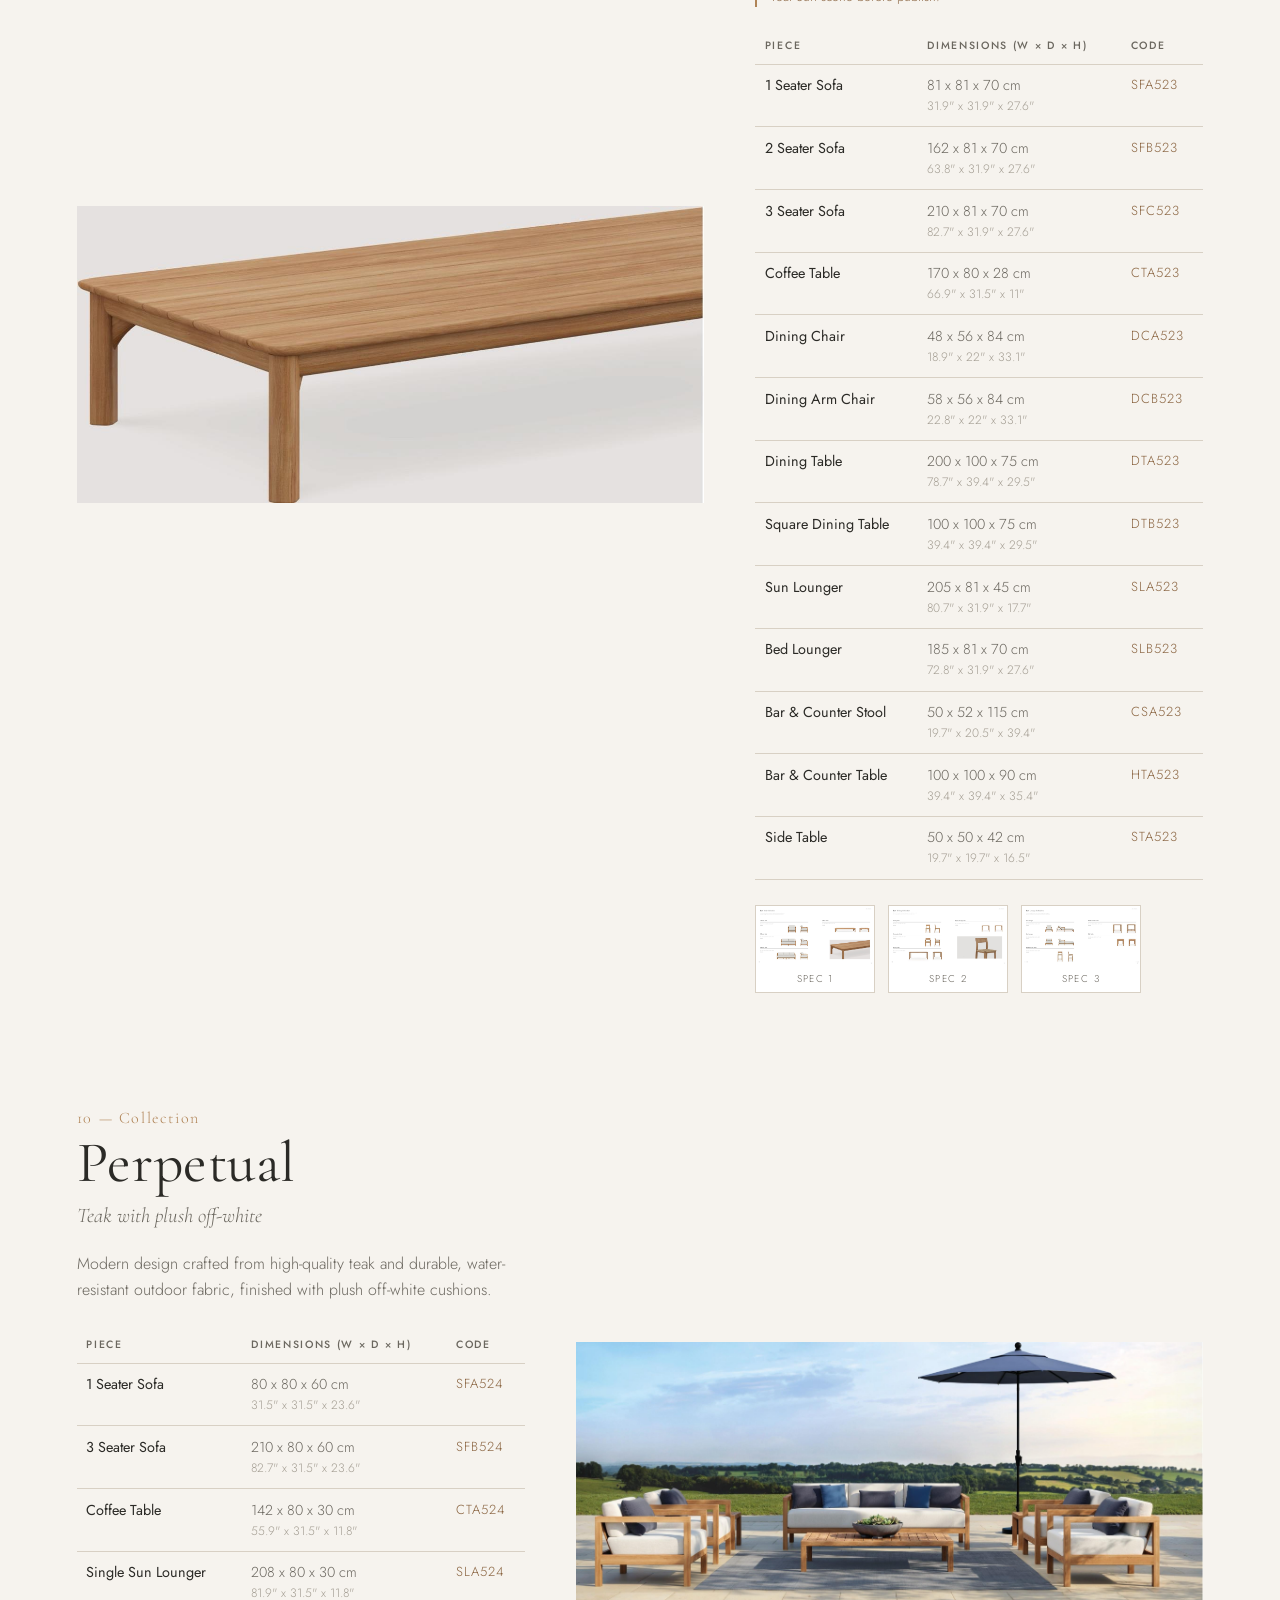
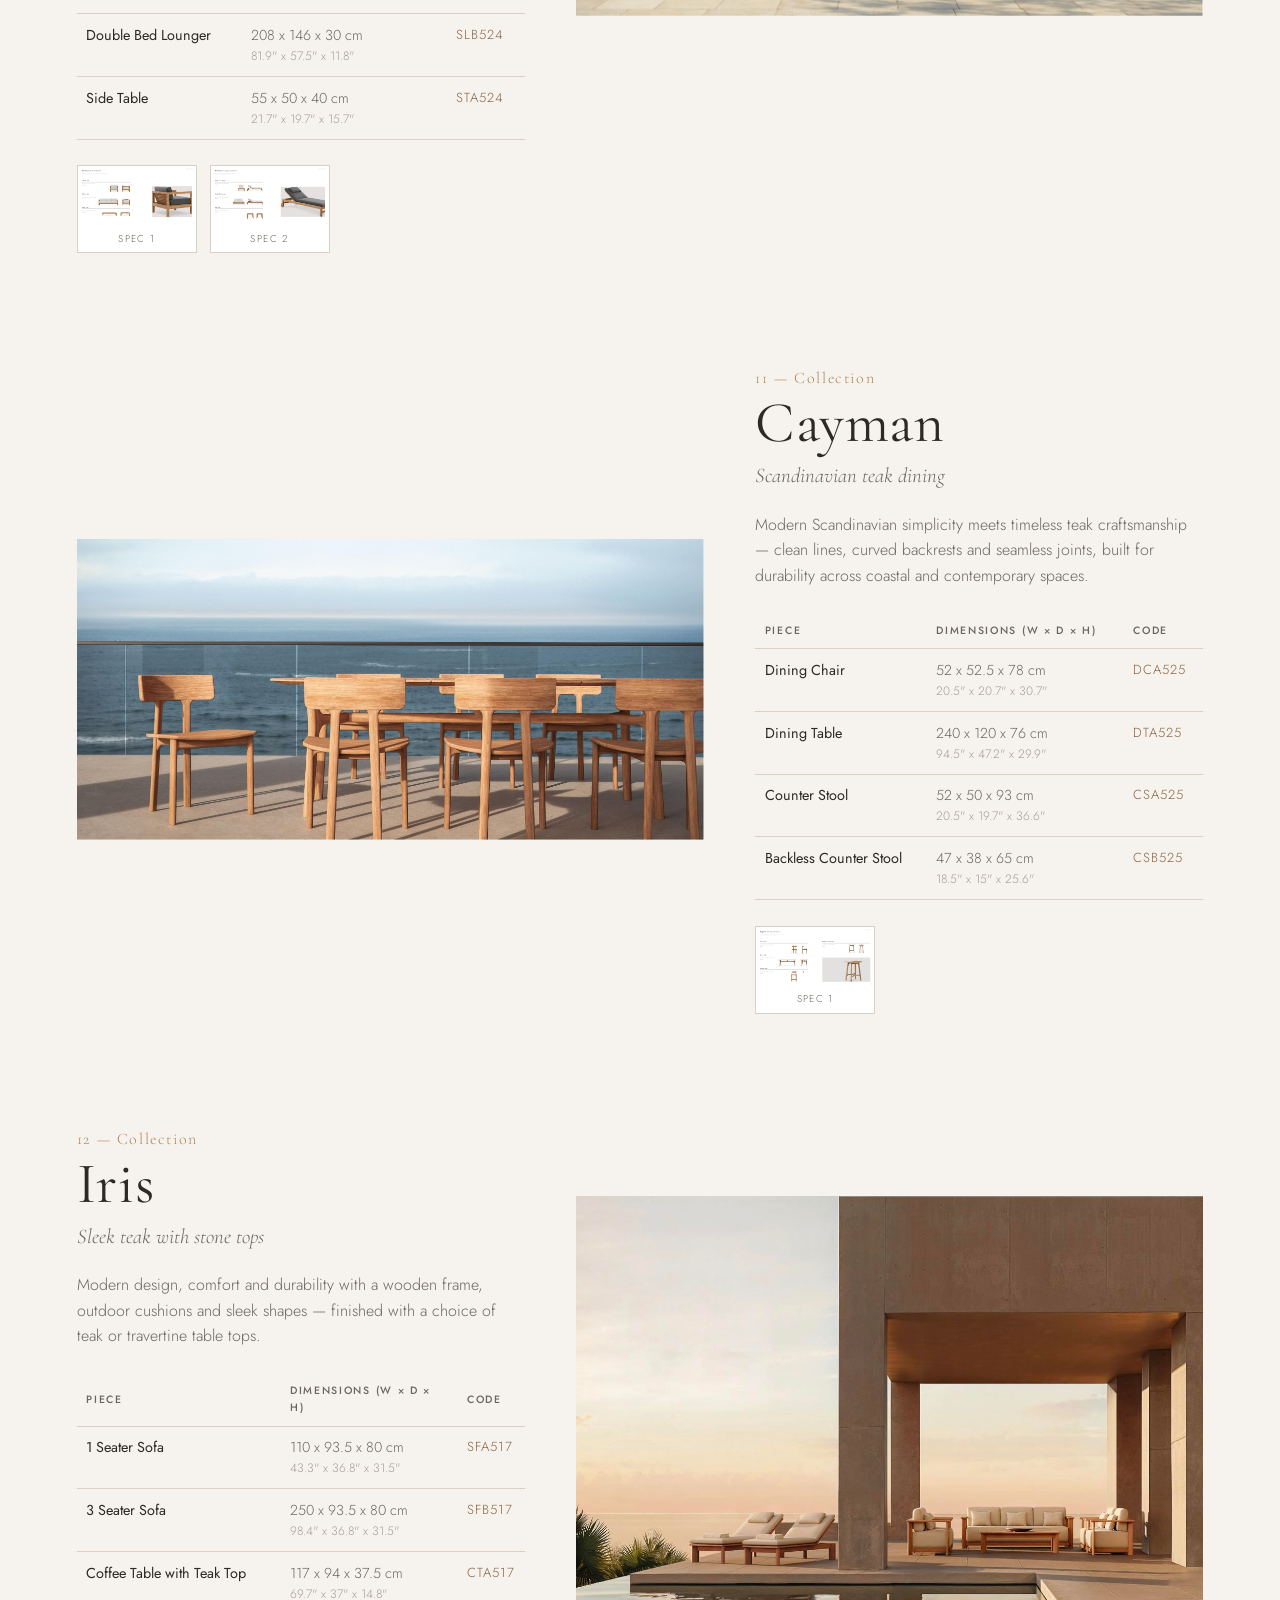
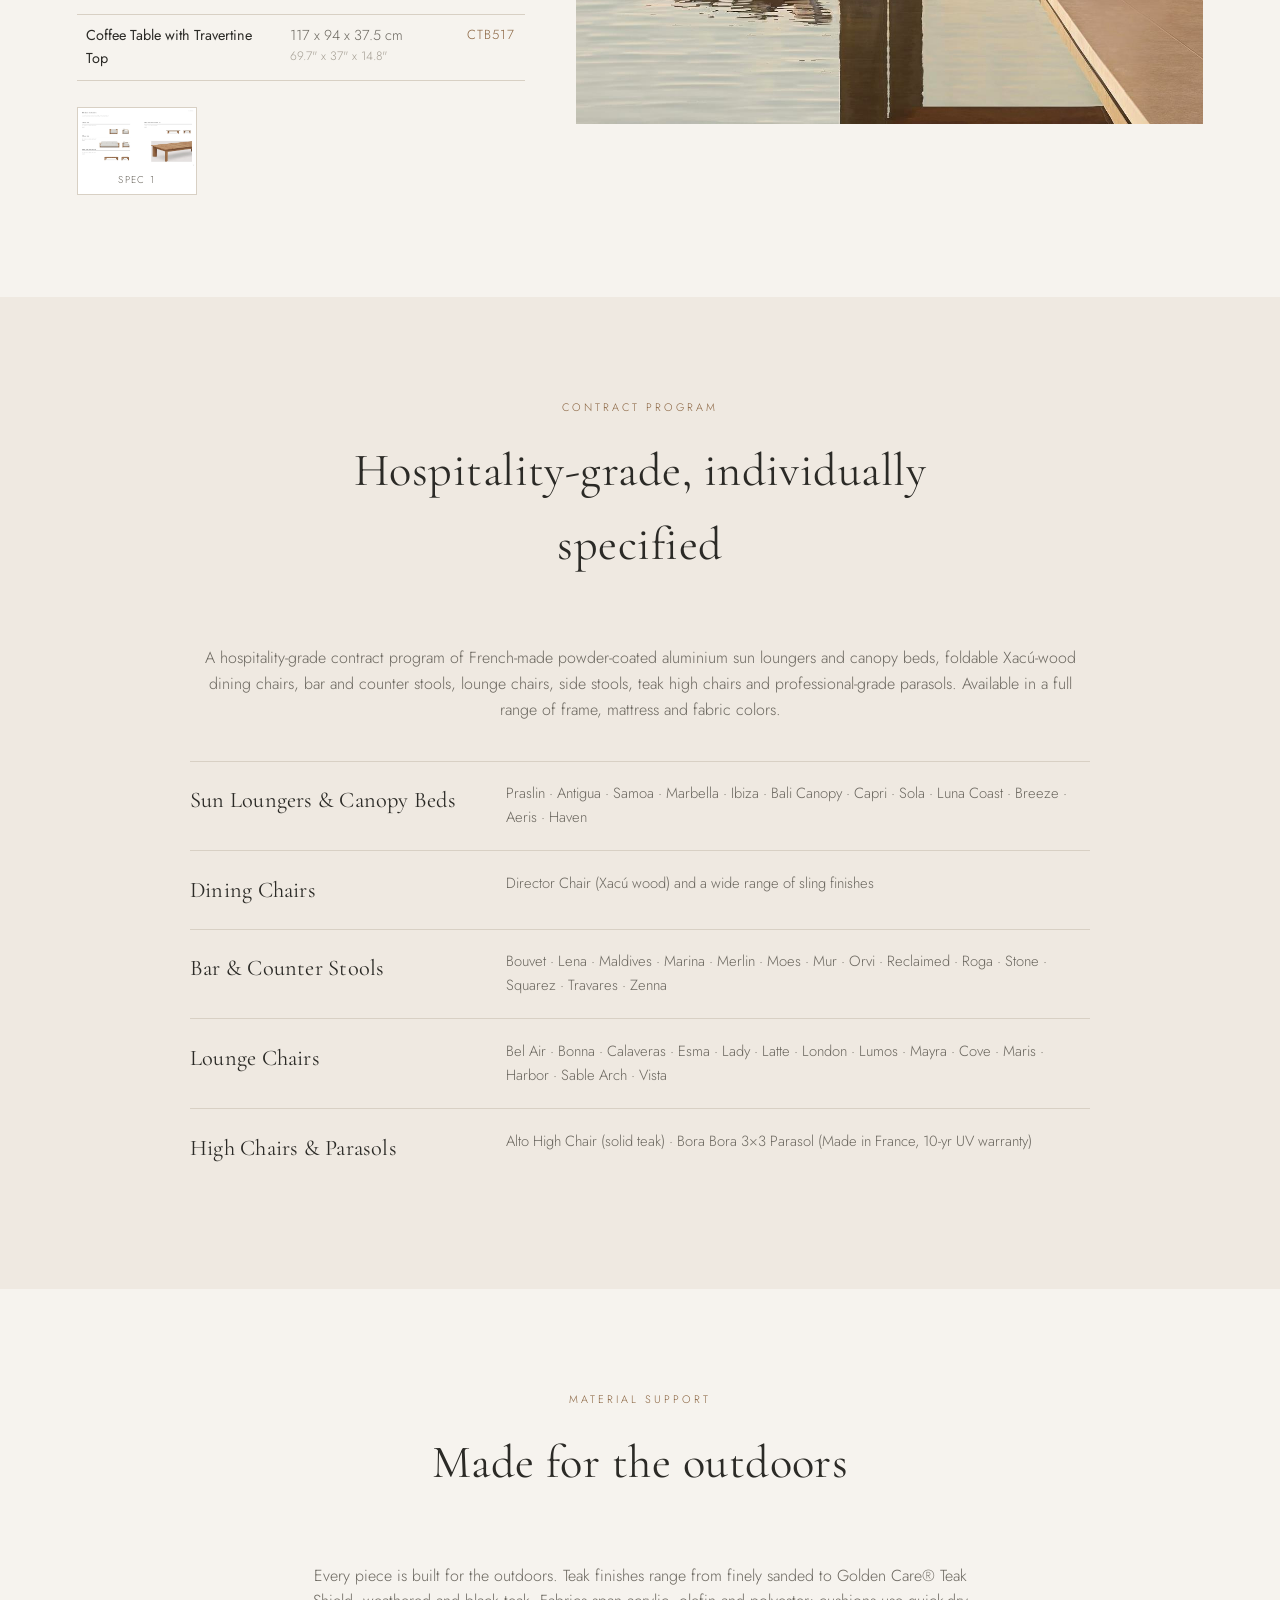
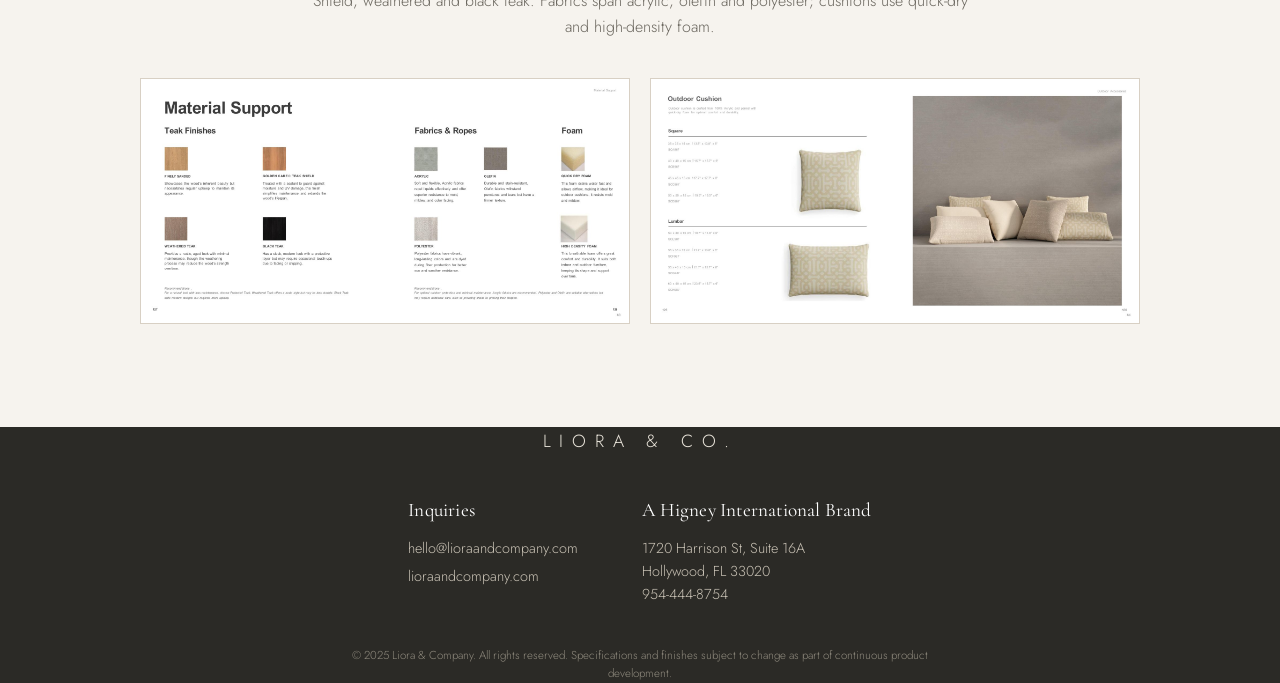
==== commit e396ea39: "Add Collections dropdown nav (hover on desktop, tap-accordion on mobile) Co-Authored-By: Claude Opus" ====
--- a/index.html
+++ b/index.html
@@ -8,14 +8,17 @@
   <link rel="preconnect" href="https://fonts.googleapis.com" />
   <link rel="preconnect" href="https://fonts.gstatic.com" crossorigin />
   <link href="https://fonts.googleapis.com/css2?family=Cormorant+Garamond:wght@300;400;500;600&family=Jost:wght@300;400;500&display=swap" rel="stylesheet" />
-  <link rel="stylesheet" href="style.css" />
+  <link rel="stylesheet" href="style.css?v=4" />
 </head>
 <body>
   <header class="nav" id="nav">
     <a href="#top" class="wordmark">LIORA &amp; CO.</a>
     <button class="nav-toggle" aria-label="Menu" id="navToggle">☰</button>
     <nav class="nav-links" id="navLinks">
-      <a href="#collections">Collections</a>
+      <div class="nav-item has-dropdown" id="collectionsNav">
+        <a href="#collections" class="nav-top">Collections <span class="caret">▾</span></a>
+        <div class="dropdown" id="navCollections"></div>
+      </div>
       <a href="#contract">Contract</a>
       <a href="#materials">Materials</a>
       <a href="#contact">Contact</a>
@@ -88,7 +91,7 @@
     <img id="lightboxImg" src="" alt="Specification sheet" />
   </div>
 
-  <script src="data.js"></script>
-  <script src="app.js"></script>
+  <script src="data.js?v=4"></script>
+  <script src="app.js?v=4"></script>
 </body>
 </html>
--- a/style.css
+++ b/style.css
@@ -63,6 +63,26 @@
 .nav-links a:hover::after { width: 100%; }
 .nav-toggle { display: none; background: none; border: 0; color: inherit; font-size: 1.4rem; cursor: pointer; }
 
+/* dropdown */
+.nav-item { position: relative; }
+.nav-top { display: inline-flex; align-items: center; gap: .35em; cursor: pointer; }
+.nav-top .caret { font-size: .7em; transition: transform .25s ease; }
+.dropdown {
+  position: absolute; top: 100%; left: 50%; transform: translateX(-50%) translateY(8px);
+  min-width: 200px; background: #fff; border: 1px solid var(--line);
+  box-shadow: 0 16px 40px rgba(0,0,0,.12);
+  padding: .5rem 0; opacity: 0; visibility: hidden; transition: opacity .22s ease, transform .22s ease;
+  display: grid; grid-template-columns: 1fr 1fr;
+}
+.has-dropdown:hover .dropdown { opacity: 1; visibility: visible; transform: translateX(-50%) translateY(0); }
+.has-dropdown:hover .caret { transform: rotate(180deg); }
+.dropdown a {
+  display: block; padding: .5rem 1.1rem; font-size: .78rem; letter-spacing: .12em;
+  text-transform: uppercase; color: var(--ink); white-space: nowrap;
+}
+.dropdown a:hover { color: var(--teak-dark); background: var(--bg-alt); }
+.dropdown a::after { display: none; }
+
 /* ---------- Hero ---------- */
 .hero { position: relative; height: 100vh; min-height: 560px; overflow: hidden; }
 .hero-img { width: 100%; height: 100%; object-fit: cover; object-position: center; display: block; }
@@ -170,8 +190,19 @@
     position: absolute; top: 100%; right: 0; left: 0; flex-direction: column; gap: 0;
     background: rgba(246,243,238,.98); color: var(--ink); padding: 0; max-height: 0; overflow: hidden; transition: max-height .35s ease;
   }
-  .nav-links.open { max-height: 320px; }
+  .nav-links.open { max-height: 85vh; overflow-y: auto; }
   .nav-links a { color: var(--ink); padding: 1rem 1.6rem; border-bottom: 1px solid var(--line); }
+  /* dropdown on mobile: inline accordion, not a floating panel */
+  .nav-item { width: 100%; }
+  .nav-top { width: 100%; justify-content: space-between; padding: 1rem 1.6rem; border-bottom: 1px solid var(--line); }
+  .dropdown {
+    position: static; transform: none; opacity: 1; visibility: visible;
+    min-width: 0; border: 0; box-shadow: none; background: var(--bg-alt);
+    padding: 0; display: none; grid-template-columns: 1fr 1fr;
+  }
+  .has-dropdown.open .dropdown { display: grid; }
+  .has-dropdown.open .caret { transform: rotate(180deg); }
+  .dropdown a { padding: .85rem 1.6rem; font-size: .72rem; }
   .collection-hero, .collection:nth-child(even) .collection-hero { grid-template-columns: 1fr; }
   .collection:nth-child(even) .collection-figure { order: 0; }
   .contract-group { grid-template-columns: 1fr; gap: .4rem; }
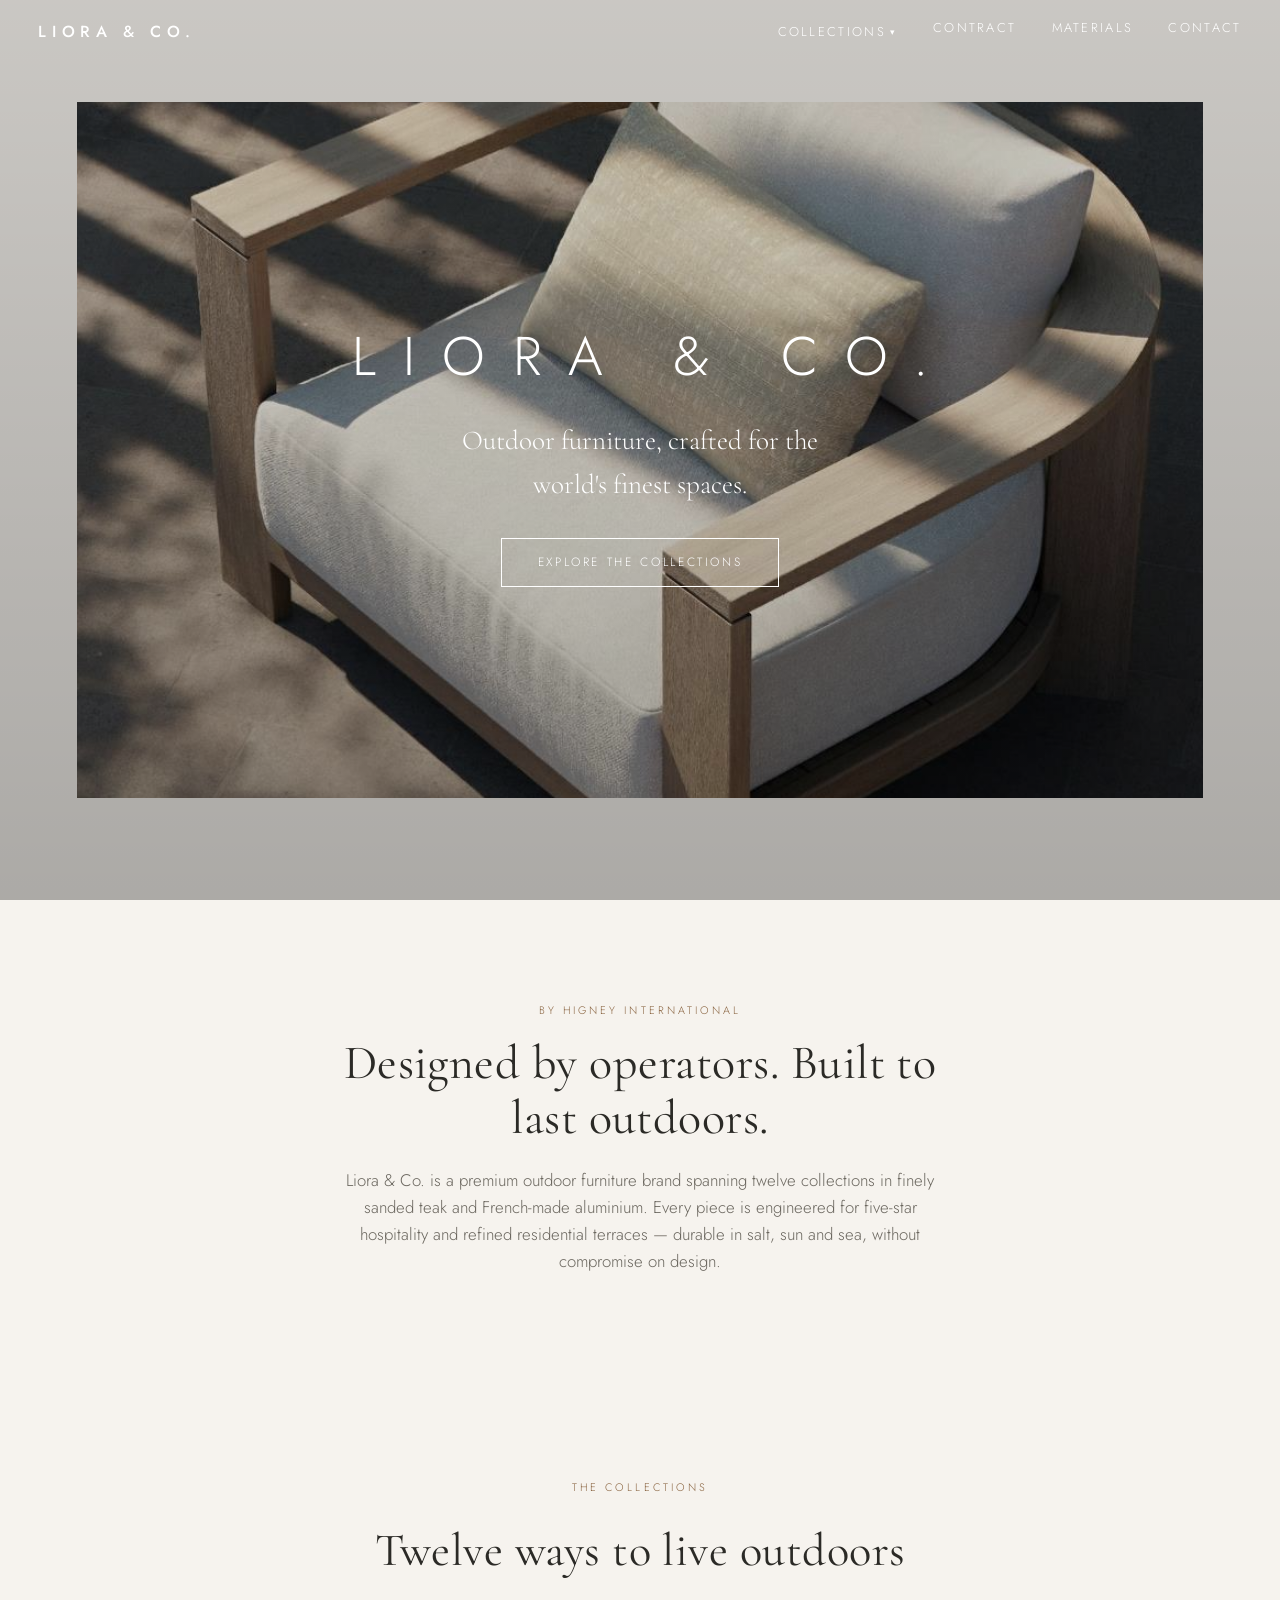
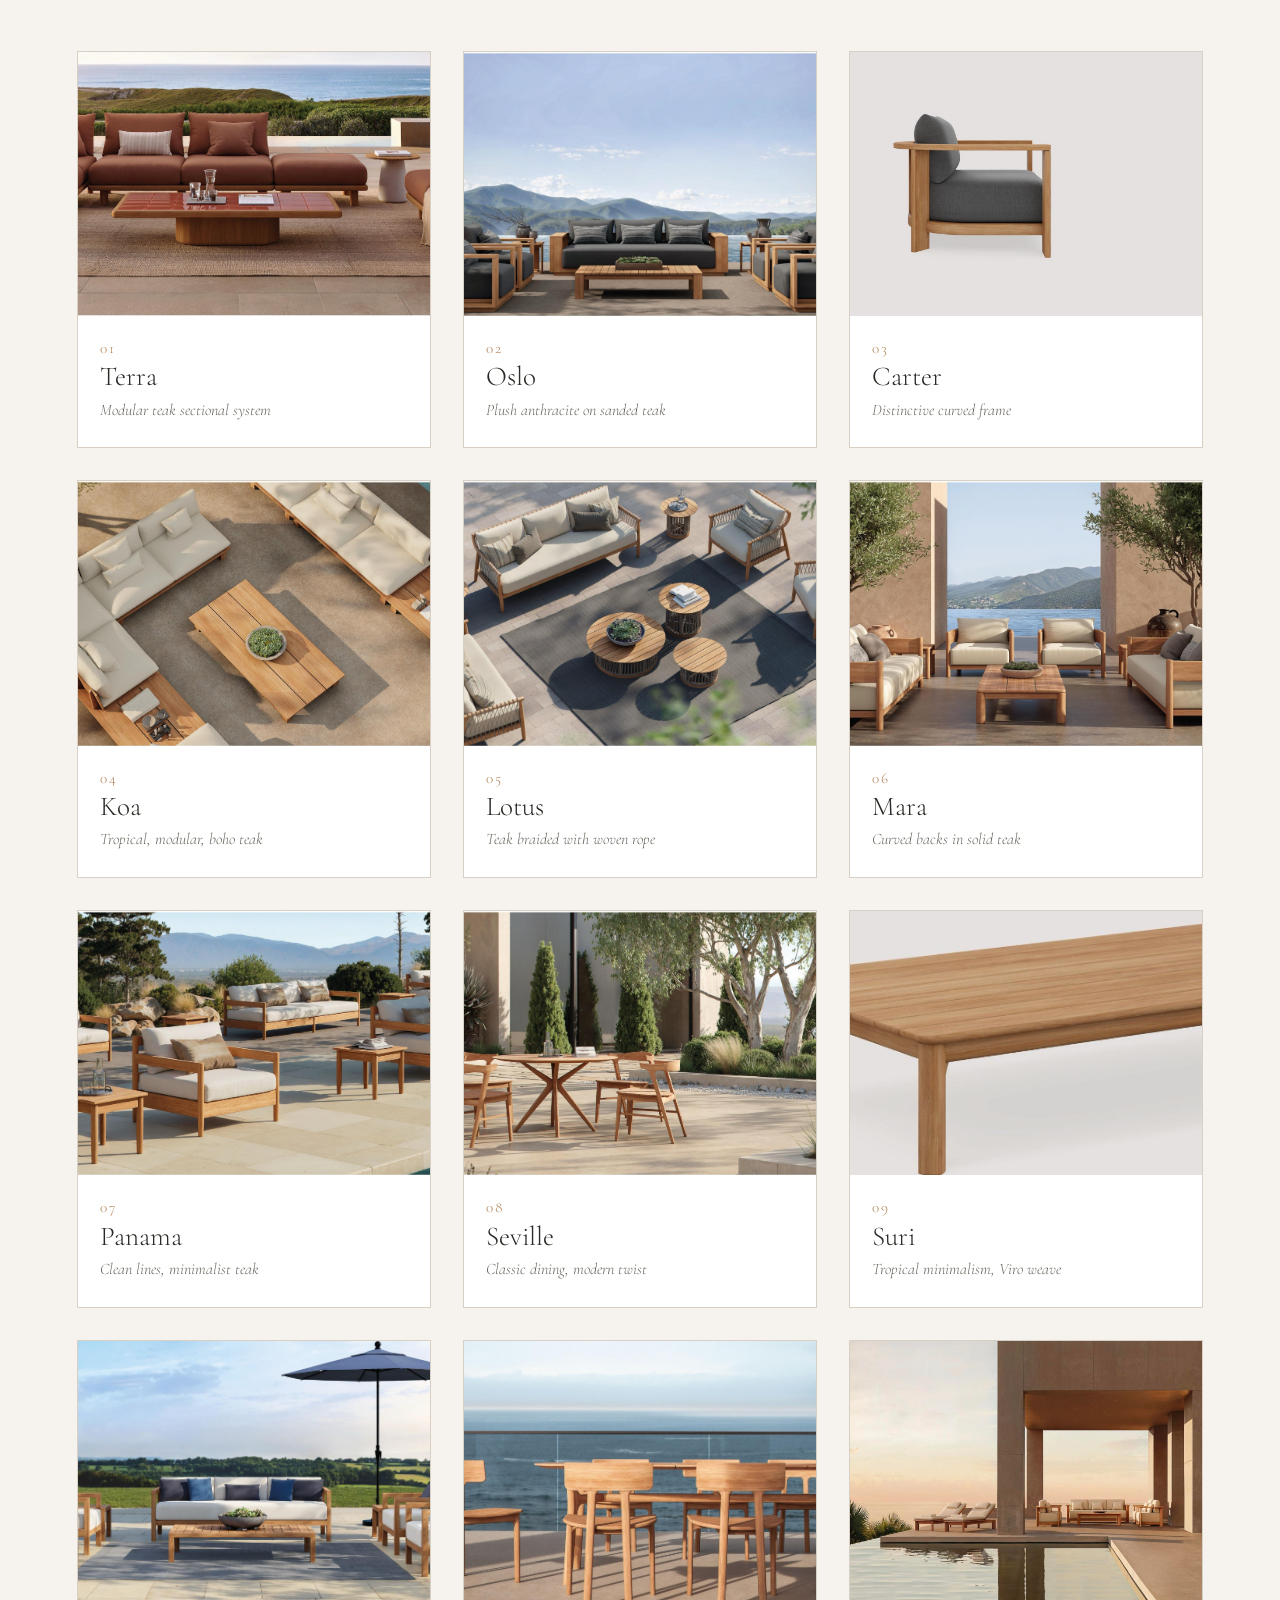
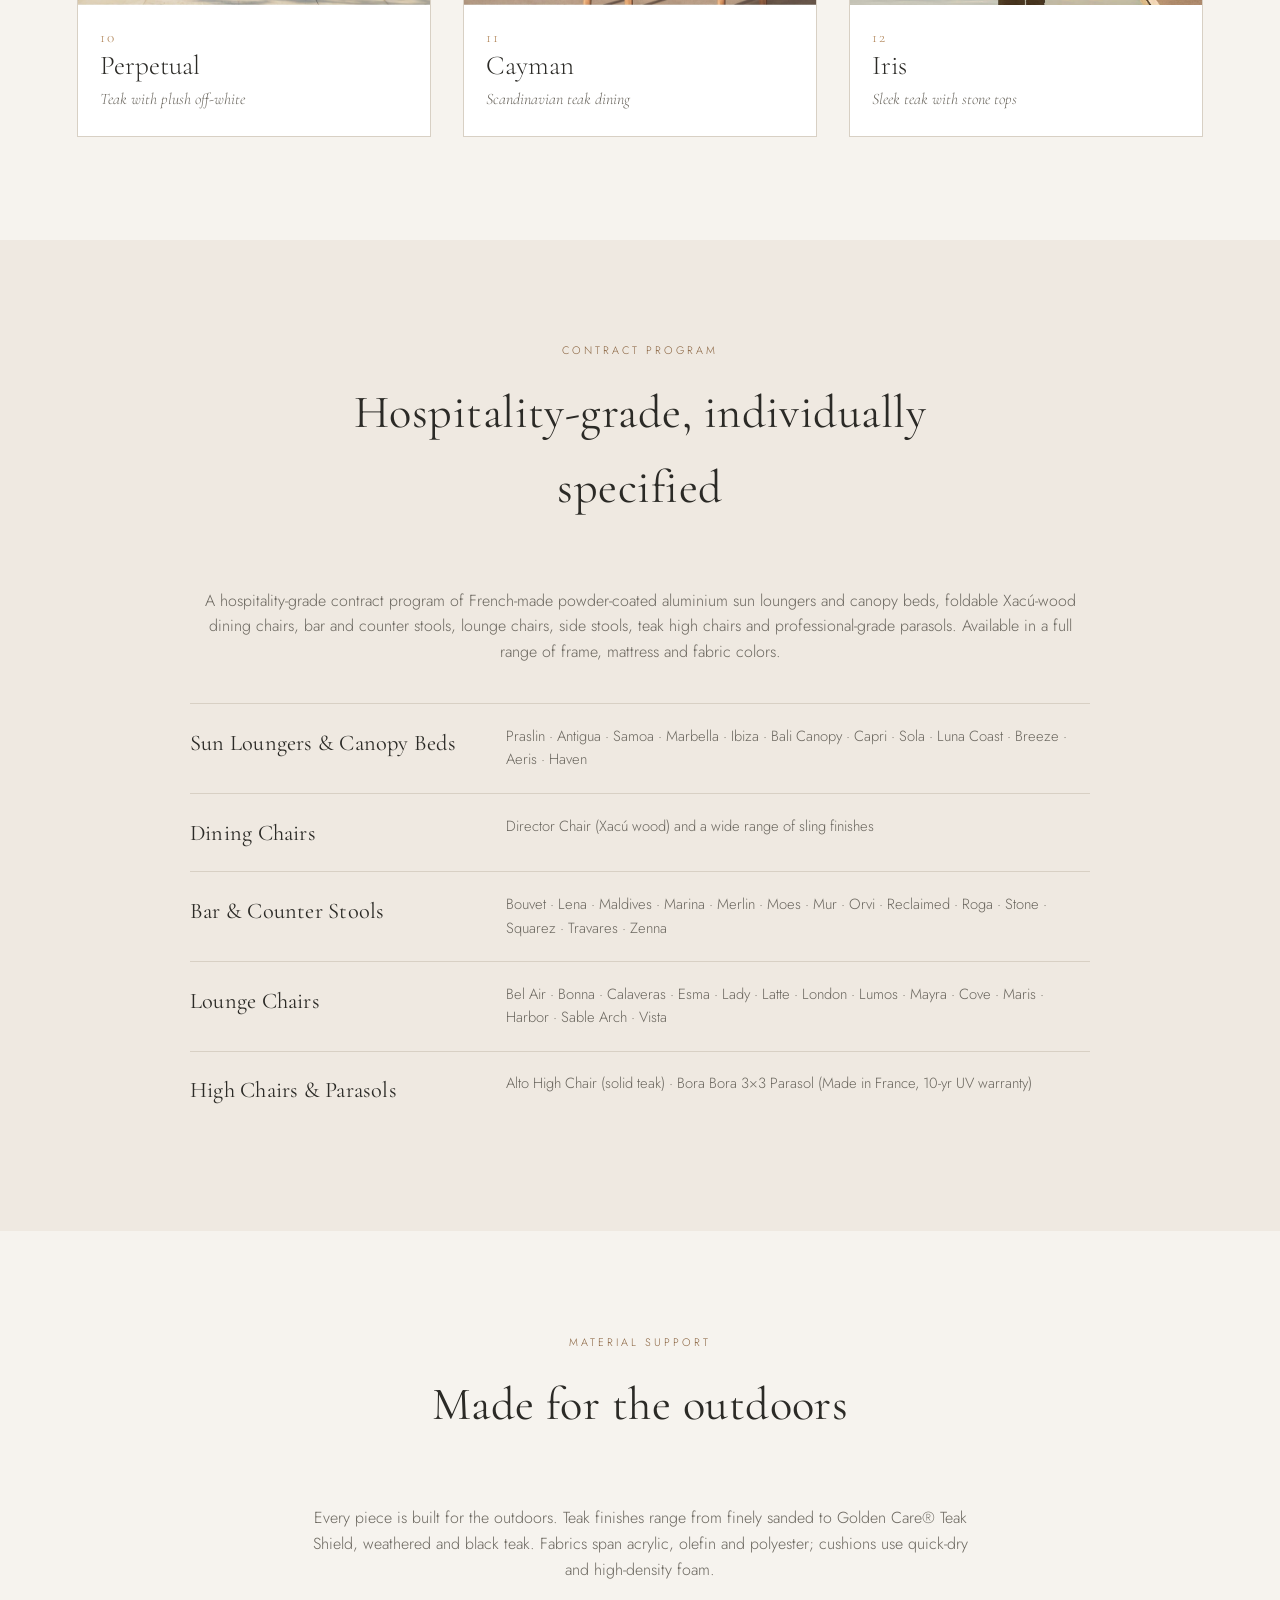
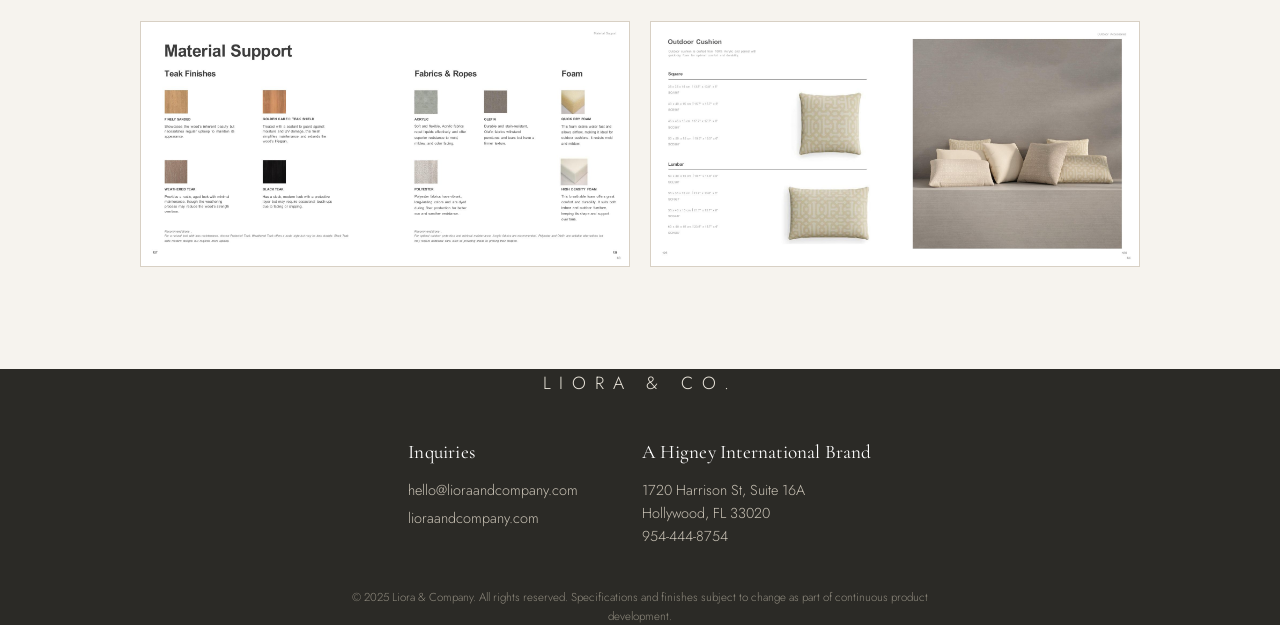
==== commit e8df9f96: "Per-collection pages: home becomes a card grid, each collection gets its own detail page - index.htm" ====
--- a/index.html
+++ b/index.html
@@ -8,7 +8,7 @@
   <link rel="preconnect" href="https://fonts.googleapis.com" />
   <link rel="preconnect" href="https://fonts.gstatic.com" crossorigin />
   <link href="https://fonts.googleapis.com/css2?family=Cormorant+Garamond:wght@300;400;500;600&family=Jost:wght@300;400;500&display=swap" rel="stylesheet" />
-  <link rel="stylesheet" href="style.css?v=4" />
+  <link rel="stylesheet" href="style.css?v=5" />
 </head>
 <body>
   <header class="nav" id="nav">
@@ -50,8 +50,7 @@
       <p class="eyebrow">The Collections</p>
       <h2>Twelve ways to live outdoors</h2>
     </div>
-    <div class="collection-index" id="collectionIndex"></div>
-    <div id="collectionList"></div>
+    <div class="collection-grid" id="collectionGrid"></div>
   </section>
 
   <section class="contract" id="contract">
@@ -91,7 +90,7 @@
     <img id="lightboxImg" src="" alt="Specification sheet" />
   </div>
 
-  <script src="data.js?v=4"></script>
-  <script src="app.js?v=4"></script>
+  <script src="data.js?v=5"></script>
+  <script src="app.js?v=5"></script>
 </body>
 </html>
--- a/style.css
+++ b/style.css
@@ -120,6 +120,51 @@
 }
 .chip:hover { border-color: var(--teak); color: var(--teak-dark); }
 
+/* ---------- Collection card grid (home) ---------- */
+.collection-grid {
+  display: grid; grid-template-columns: repeat(3, 1fr); gap: clamp(1rem, 2.5vw, 2rem);
+}
+.cc-card { display: block; background: #fff; border: 1px solid var(--line); overflow: hidden; transition: box-shadow .3s ease, transform .3s ease; }
+.cc-card:hover { box-shadow: 0 18px 44px rgba(0,0,0,.12); transform: translateY(-3px); }
+.cc-card-img { display: block; overflow: hidden; aspect-ratio: 4 / 3; }
+.cc-card-img img { width: 100%; height: 100%; object-fit: cover; display: block; transition: transform 1.1s ease; }
+.cc-card:hover .cc-card-img img { transform: scale(1.05); }
+.cc-card-body { display: block; padding: 1.2rem 1.4rem 1.5rem; }
+.cc-card-body .num { font-family: var(--serif); font-size: .95rem; color: var(--teak); letter-spacing: .1em; }
+.cc-card .cc-name { display: block; font-family: var(--serif); font-size: 1.7rem; line-height: 1.1; margin: .1rem 0 .35rem; color: var(--ink); }
+.cc-card .cc-tag { display: block; font-family: var(--serif); font-style: italic; color: var(--ink-soft); font-size: 1rem; }
+
+/* ---------- Collection detail page ---------- */
+.detail { padding-top: 0; }
+.detail-hero { position: relative; height: clamp(360px, 62vh, 640px); overflow: hidden; }
+.detail-hero img { width: 100%; height: 100%; object-fit: cover; display: block; }
+.detail-hero-overlay {
+  position: absolute; inset: 0; display: flex; flex-direction: column;
+  align-items: center; justify-content: center; text-align: center; color: #fff; padding: 1.5rem;
+  background: linear-gradient(180deg, rgba(0,0,0,.25), rgba(0,0,0,.45));
+}
+.detail-hero-overlay .eyebrow { color: #f0e7da; }
+.detail-hero-overlay h1 { font-size: clamp(2.6rem, 7vw, 5rem); line-height: 1; }
+.detail-hero-overlay .tagline { font-family: var(--serif); font-style: italic; font-size: clamp(1.1rem, 2.4vw, 1.6rem); margin-top: .6rem; }
+.detail-crumb { max-width: 820px; margin: 0 auto; padding: 1.6rem clamp(1.4rem, 6vw, 6rem) 0; }
+.detail-crumb a { font-size: .8rem; letter-spacing: .14em; text-transform: uppercase; color: var(--ink-soft); }
+.detail-crumb a:hover { color: var(--teak-dark); }
+.detail-body { max-width: 820px; margin: 0 auto; padding: 1.4rem clamp(1.4rem, 6vw, 6rem) 0; }
+.detail-body .desc { font-size: 1.1rem; color: var(--ink-soft); margin-bottom: 1.4rem; }
+.detail-body .product-table { margin-top: 1.5rem; }
+.detail-pager {
+  max-width: 820px; margin: clamp(3rem, 6vw, 5rem) auto 0; padding: 1.6rem clamp(1.4rem, 6vw, 6rem) clamp(3.5rem, 7vw, 6rem);
+  display: flex; justify-content: space-between; gap: 1.5rem; border-top: 1px solid var(--line);
+}
+.detail-pager a { display: flex; flex-direction: column; }
+.detail-pager .pager-next { text-align: right; align-items: flex-end; }
+.detail-pager a span { font-size: .72rem; letter-spacing: .16em; text-transform: uppercase; color: var(--ink-soft); }
+.detail-pager a strong { font-family: var(--serif); font-weight: 400; font-size: 1.4rem; color: var(--ink); }
+.detail-pager a:hover strong { color: var(--teak-dark); }
+.detail-missing { max-width: 820px; margin: 0 auto; padding: 9rem 1.5rem; text-align: center; }
+.detail-missing h2 { font-size: 2rem; margin-bottom: 1rem; }
+.detail-missing a { color: var(--teak-dark); border-bottom: 1px solid var(--teak); }
+
 /* ---------- Collection blocks ---------- */
 .collection { margin-bottom: clamp(4rem, 9vw, 7rem); scroll-margin-top: 90px; }
 .collection:last-child { margin-bottom: 0; }
@@ -183,6 +228,14 @@
 .lightbox-close { position: absolute; top: 1.2rem; right: 1.8rem; background: none; border: 0; color: #fff; font-size: 2.4rem; cursor: pointer; line-height: 1; }
 
 /* ---------- Responsive ---------- */
+@media (max-width: 980px) {
+  .collection-grid { grid-template-columns: repeat(2, 1fr); }
+}
+@media (max-width: 560px) {
+  .collection-grid { grid-template-columns: 1fr; }
+  .detail-pager { flex-direction: column; }
+  .detail-pager .pager-next { text-align: left; align-items: flex-start; }
+}
 @media (max-width: 820px) {
   .nav { padding: 1rem 1.4rem; }
   .nav-toggle { display: block; }
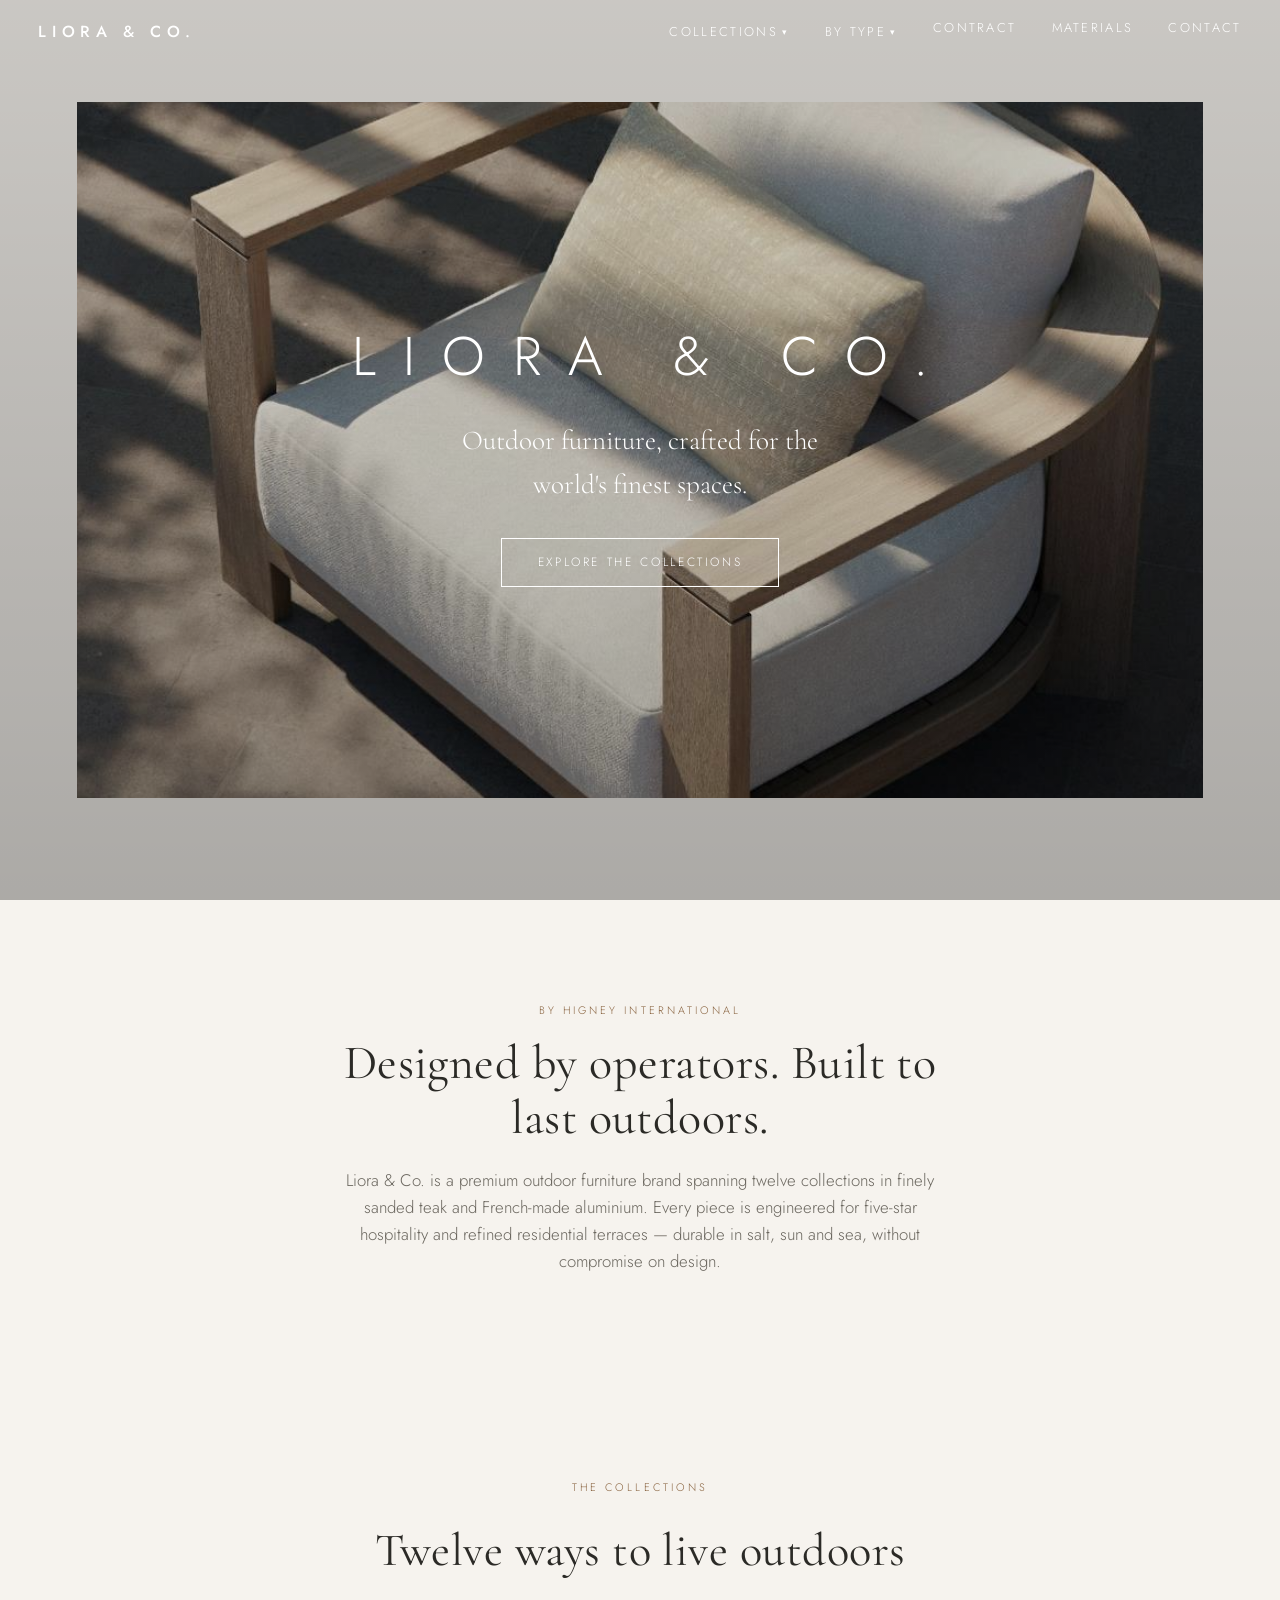
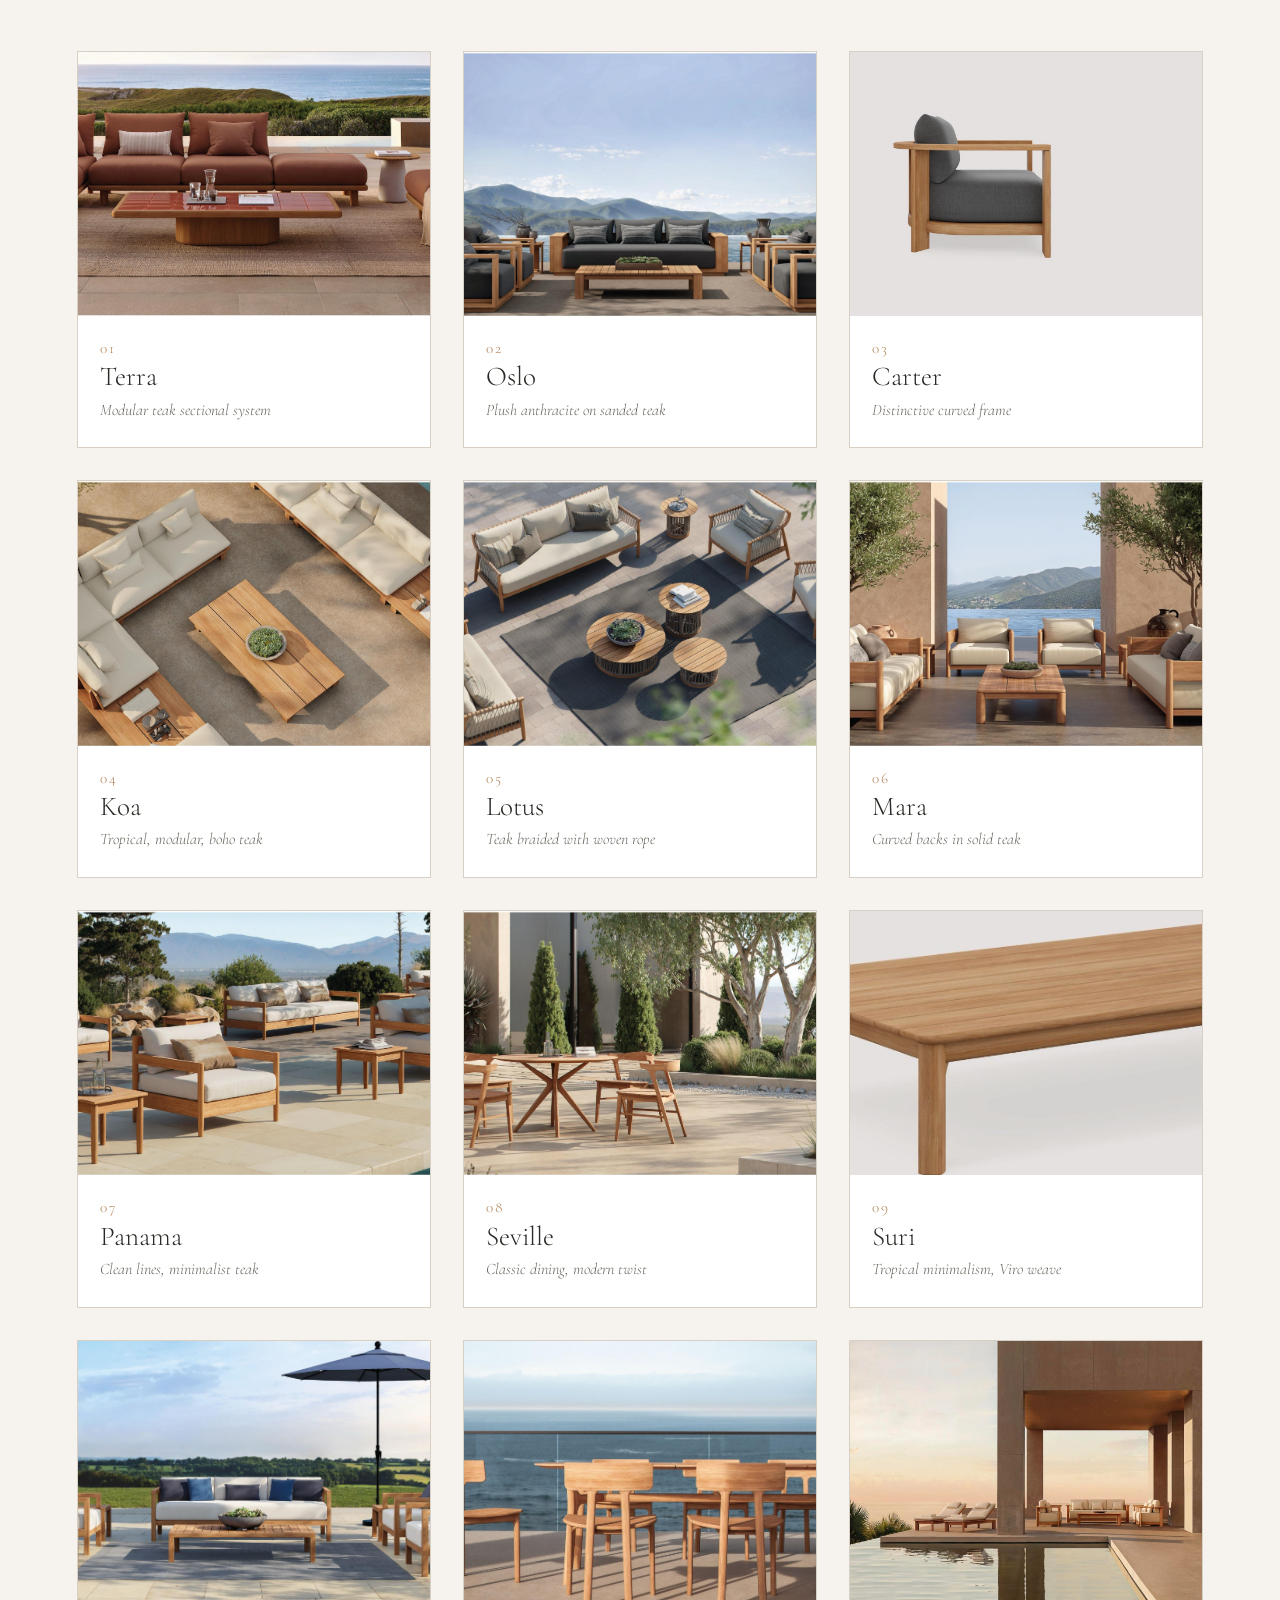
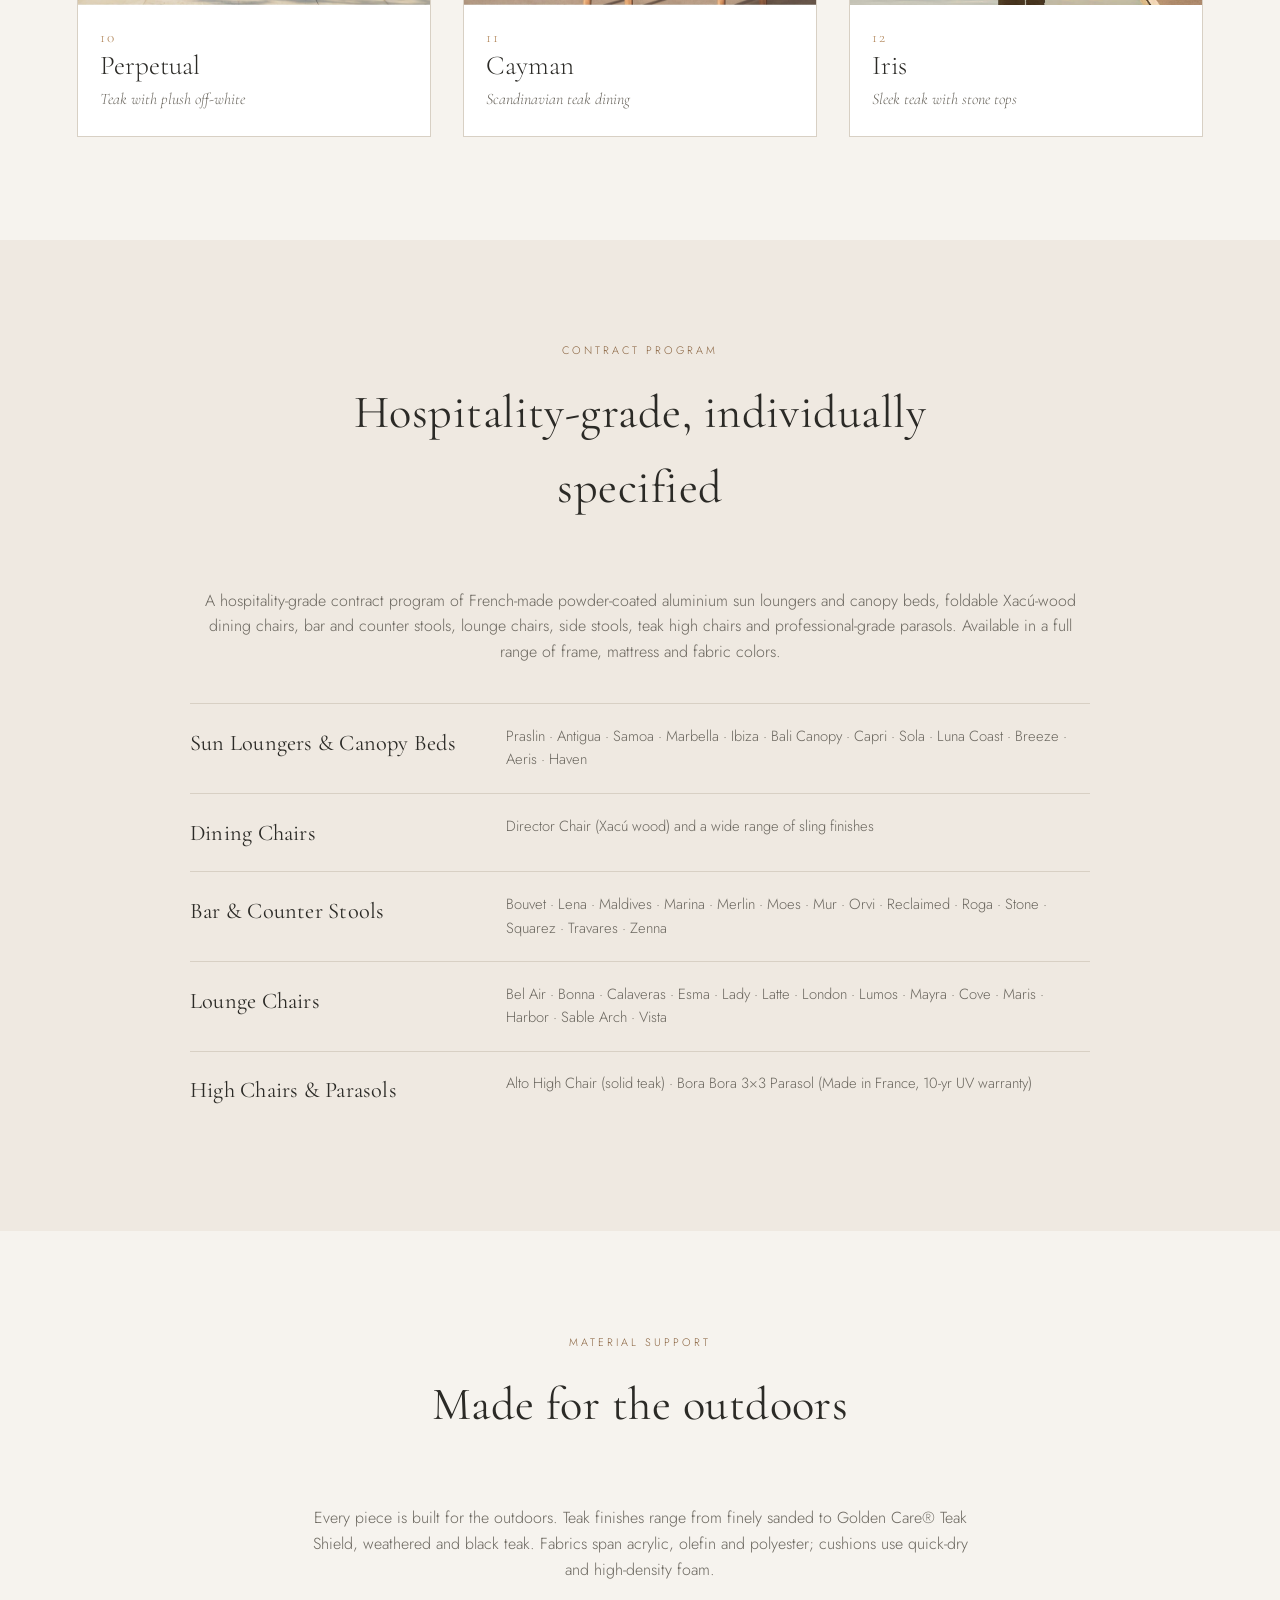
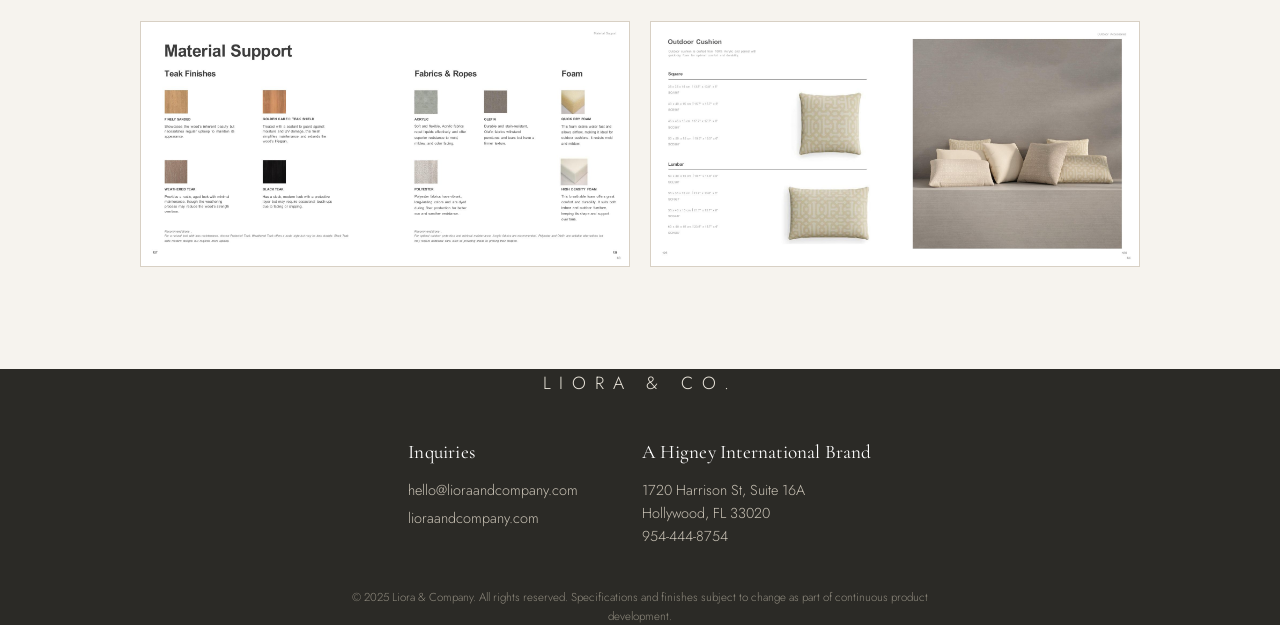
==== commit 45664ff8: "Add 'By Type' nav: browse pieces by product category across collections - product-type taxonomy (sof" ====
--- a/index.html
+++ b/index.html
@@ -8,7 +8,7 @@
   <link rel="preconnect" href="https://fonts.googleapis.com" />
   <link rel="preconnect" href="https://fonts.gstatic.com" crossorigin />
   <link href="https://fonts.googleapis.com/css2?family=Cormorant+Garamond:wght@300;400;500;600&family=Jost:wght@300;400;500&display=swap" rel="stylesheet" />
-  <link rel="stylesheet" href="style.css?v=5" />
+  <link rel="stylesheet" href="style.css?v=6" />
 </head>
 <body>
   <header class="nav" id="nav">
@@ -18,6 +18,10 @@
       <div class="nav-item has-dropdown" id="collectionsNav">
         <a href="#collections" class="nav-top">Collections <span class="caret">▾</span></a>
         <div class="dropdown" id="navCollections"></div>
+      </div>
+      <div class="nav-item has-dropdown" id="typesNav">
+        <a href="#" class="nav-top">By Type <span class="caret">▾</span></a>
+        <div class="dropdown" id="navTypes"></div>
       </div>
       <a href="#contract">Contract</a>
       <a href="#materials">Materials</a>
@@ -90,7 +94,7 @@
     <img id="lightboxImg" src="" alt="Specification sheet" />
   </div>
 
-  <script src="data.js?v=5"></script>
-  <script src="app.js?v=5"></script>
+  <script src="data.js?v=6"></script>
+  <script src="app.js?v=6"></script>
 </body>
 </html>
--- a/style.css
+++ b/style.css
@@ -82,6 +82,7 @@
 }
 .dropdown a:hover { color: var(--teak-dark); background: var(--bg-alt); }
 .dropdown a::after { display: none; }
+#navTypes { grid-template-columns: 1fr; min-width: 220px; }
 
 /* ---------- Hero ---------- */
 .hero { position: relative; height: 100vh; min-height: 560px; overflow: hidden; }
@@ -164,6 +165,18 @@
 .detail-missing { max-width: 820px; margin: 0 auto; padding: 9rem 1.5rem; text-align: center; }
 .detail-missing h2 { font-size: 2rem; margin-bottom: 1rem; }
 .detail-missing a { color: var(--teak-dark); border-bottom: 1px solid var(--teak); }
+
+/* ---------- By-type page ---------- */
+.type-page { padding-top: 90px; }
+.type-head { max-width: 820px; margin: 0 auto; padding: clamp(1.5rem, 4vw, 3rem) clamp(1.4rem, 6vw, 6rem) 0; text-align: center; }
+.type-head h1 { font-size: clamp(2.4rem, 6vw, 4rem); line-height: 1.05; }
+.type-count { color: var(--ink-soft); margin-top: .6rem; font-size: .95rem; }
+.type-body { max-width: 820px; margin: 0 auto; padding: 0 clamp(1.4rem, 6vw, 6rem) clamp(3.5rem, 7vw, 6rem); }
+.type-group { margin-top: clamp(2rem, 4vw, 3rem); }
+.type-group-head { font-size: 1.6rem; padding-bottom: .3rem; }
+.type-group-head a { color: var(--ink); transition: color .2s ease; }
+.type-group-head a:hover { color: var(--teak-dark); }
+.type-empty { text-align: center; color: var(--ink-soft); padding: 3rem 0; }
 
 /* ---------- Collection blocks ---------- */
 .collection { margin-bottom: clamp(4rem, 9vw, 7rem); scroll-margin-top: 90px; }
